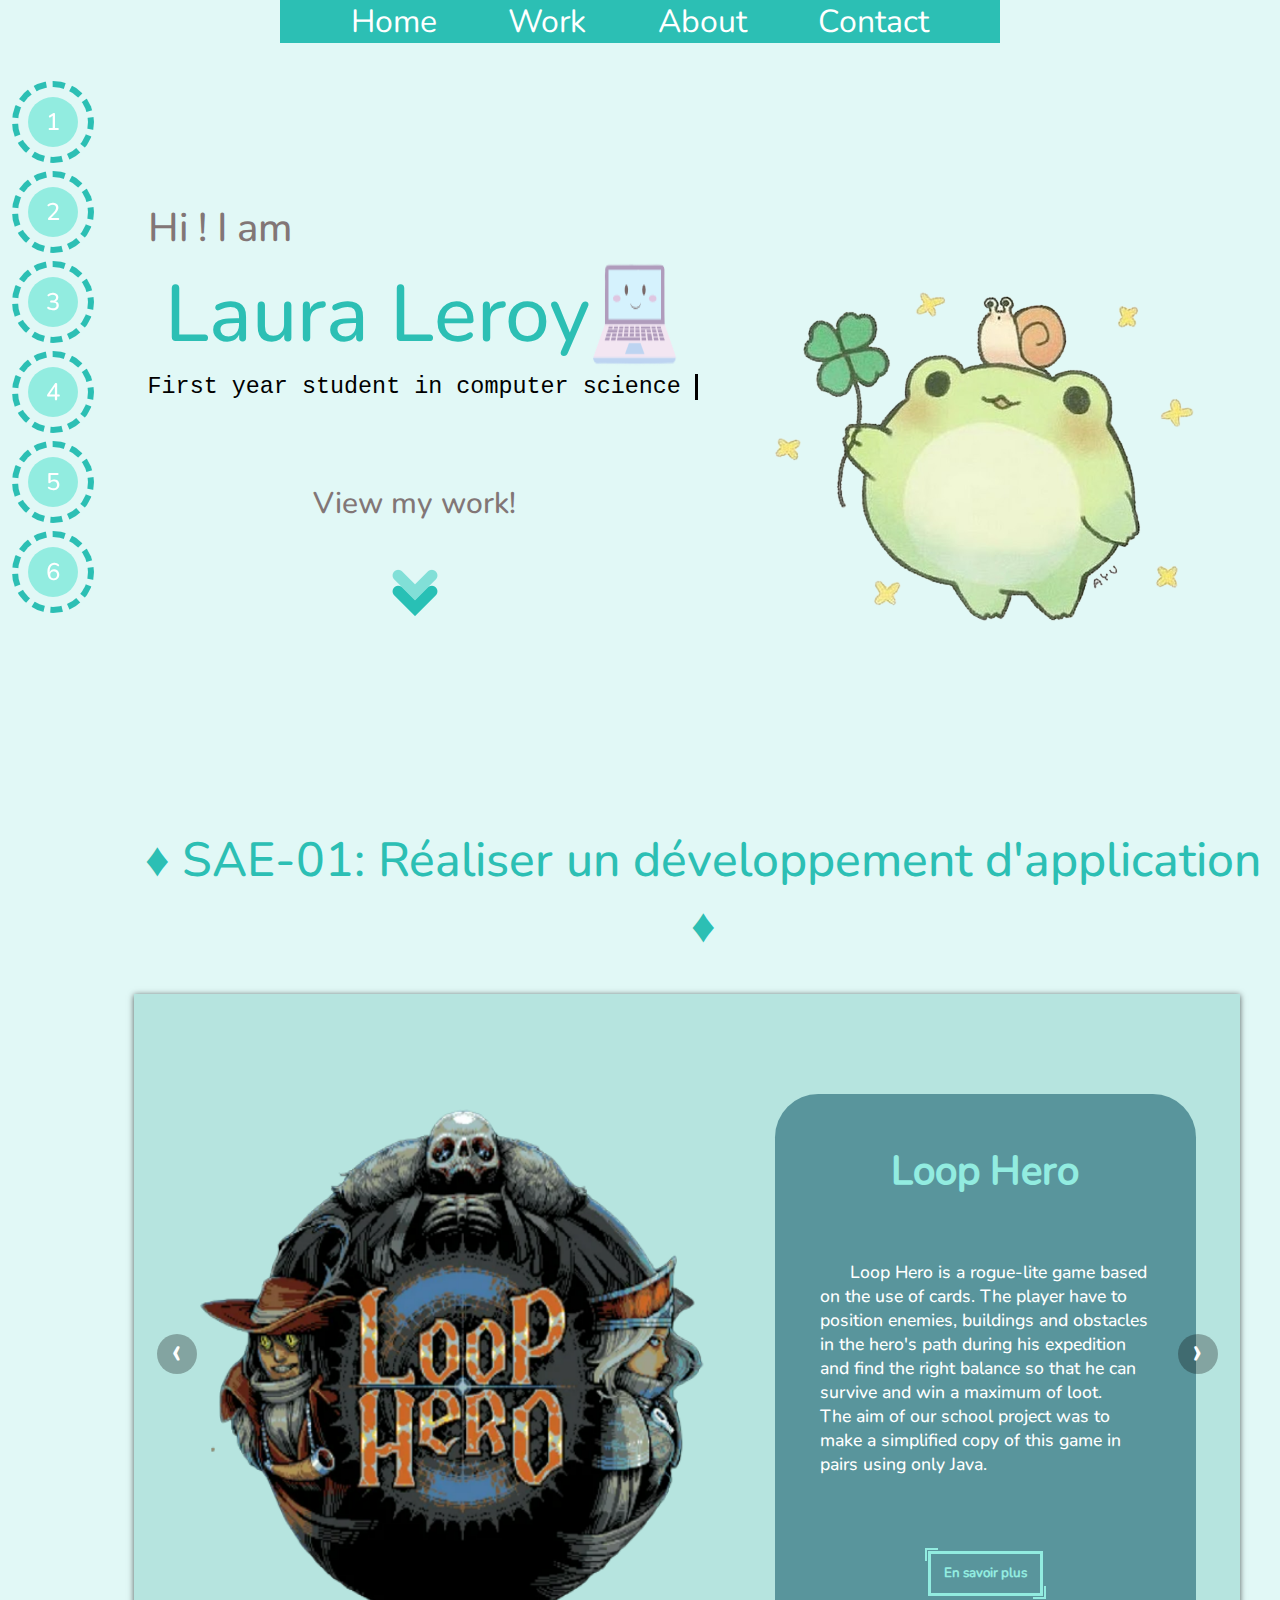
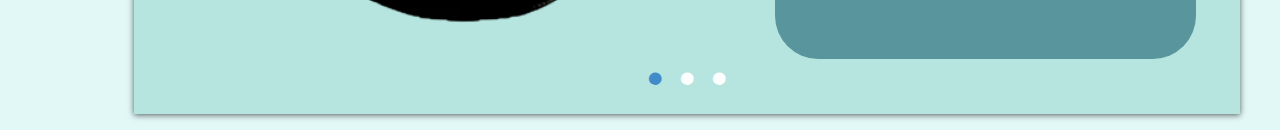
==== index.html @ 5e5ddc3c "Merge branch 'main' of https://github.com/Harulla/Portfolio" ====
<!DOCTYPE html>
<html lang="en">
<head>
    <meta charset="UTF-8">
    <meta http-equiv="X-UA-Compatible" content="IE=edge">
    <meta name="viewport" content="width=device-width, initial-scale=1.0">
    <link rel="stylesheet" href="style.css">
    <title>Portfolio</title>
</head>
<body>
    
      
    <div class = "header">
        <div class = "headerElem"><a href="#">Home</a></div>
        <div class = "headerElem"><a href="#">Work</a></div>
        <div class = "headerElem"><a href="#">About</a></div>
        <div class = "headerElem"><a href="#">Contact</a></div>
    </div>

    <div class="ring">
        <ul>
            <a href="#one"><li><div>1</div></li></a>
          <li><div>2</div></li>
          <li><div>3</div></li>
          <li><div>4</div></li>
          <li><div>5</div></li>
          <li><div>6</div></li>
        </ul>
      </div>
    
    <div class="home-container">
        <div class="home-info_container">
            <div class = "sub-title">Hi ! I am</div>
            <div class="title">Laura Leroy  <img style="width: auto; height: auto;"  src="ordi.png"> </div>
            
            <div class="typing-demo">
                First year student in computer science 
            </div>
            
            <div style = "padding-left: 30%;padding-top: 15%; font-size: 30px;" class = "sub-title">View my work!</div>
            <a href="#one" class="scroll-down-link scroll-down-arrow" data-iconfont="ETmodules" data-icon></a> 
        </div>
        <img style="padding-right: 0;" src="frog-removebg-preview.png">
    </div> 

    <div id = "one" class="container">
        <div class = "section-title">♦ SAE-01: Réaliser un développement d'application ♦</div>
        <div class="carousel">
            <div class="carousel-inner">
                <input class="carousel-open" type="radio" id="carousel-1" name="carousel" aria-hidden="true" hidden="" checked="checked">
                <div class="carousel-item">
                    <img src="LoopHeroLogo.png">
                    <div class="textzone">
                        <h2 >Loop Hero</h2>
                        <p> &nbsp &nbsp &nbsp Loop Hero is a rogue-lite game based on the use of cards. The player have to position enemies, buildings and obstacles in the hero's path during his expedition and find the right balance so that he can survive and win a maximum of loot.
                            <br>
                            The aim of our school project was to make a simplified copy of this game in pairs using only Java.
                        </p>
                        <a href="nav.html">
                            <div class="panel green">
                            <button>En savoir plus</button>
                            </div>
                        </a>
                    </div>
                </div>
                <input class="carousel-open" type="radio" id="carousel-2" name="carousel" aria-hidden="true" hidden="">
                <div class="carousel-item">
                    <img e src="LogoEcoScan.png">
                    <div class="textzone">
                        <h2 style="font-size: 40px ; text-align:center; color: var(--main-color); margin: 0;">Eco Scan</h2>
                        <p>  
                            &nbsp &nbsp &nbsp As part of our human machine interface course, we have conceptualized an application in pairs from a given context : <b>ecology</b>.
                            <br>
                            EcoScan is based on a simple principle, offering users a scanner allowing them, by scanning a product, to obtain information related to its ecological impact, its origin, and more. As well as possible alternatives to this product.
                            In addition, the application offers lessons and tips to allow everyone to become aware and learn more about ecology. 
                        </p>
                        <a href="nav.html">
                            <div class="panel pink">
                            <button>En savoir plus</button>
                            </div>
                        </a>
                    </div>
                </div>
                <input class="carousel-open" type="radio" id="carousel-3" name="carousel" aria-hidden="true" hidden="">
                <div class="carousel-item">
                    <img src="http://fakeimg.pl/2000x800/F90/fff/?text=Carousel">
                </div>
                <!--PERMET D'AFFICHER LES CONTROLES ET BOUTONS DE NAVIGATION-->
                <label for="carousel-3" class="carousel-control prev control-1">‹</label>
                <label for="carousel-2" class="carousel-control next control-1">›</label>
                <label for="carousel-1" class="carousel-control prev control-2">‹</label>
                <label for="carousel-3" class="carousel-control next control-2">›</label>
                <label for="carousel-2" class="carousel-control prev control-3">‹</label>
                <label for="carousel-1" class="carousel-control next control-3">›</label>
                <!--bouton de navigation en bas-->
                <ol class="carousel-indicators">
                    <li>
                        <label for="carousel-1" class="carousel-bullet">•</label>
                    </li>
                    <li>
                        <label for="carousel-2" class="carousel-bullet">•</label>
                    </li>
                    <li>
                        <label for="carousel-3" class="carousel-bullet">•</label>
                    </li>
                </ol>
            </div>
        </div>
    </div>
    
</body>
</html>
---- style.css ----
:root {
    background: #E1F8F6;
    --main-color: #2CBFB4;
    --text-color:#827676;
    --pane-padding: 5px 42px;
    --main-font:  Nunito;
    scroll-behavior: smooth;
}

@font-face{ 
    font-family: "Nunito";
    src: url(font/static/Nunito-Medium.ttf)
}

@font-face{ 
    font-family: "NunitoRegular";
    src: url(font/static/Nunito-Regular.ttf)
}





body{
    margin-top: 0;
    font-family: var(--main-font)
}

p{
    font-family: Nunito;
    color: var(--text-color);
}

h2{
    padding: 0 0 0 0 ;
    margin: 0 0 0 0;
}

.home-container{
    width:100%;
    height: auto;
    padding-top: 15vh;
    display: flex;
    flex-direction: row;
    justify-content:space-evenly;
    z-index: 0;
    padding-bottom: 11vh;
}


.home-info_container{
    padding-top: 50px;
    position: relative;
    margin-left: 100px;
    padding:5px;
    width:auto;
    display: inline-block;
    flex-direction: column;
    justify-content:space-around;
    flex-wrap: wrap;
}

.container{
    height: 100vh;
    padding-left: 10%;
    padding-top: 3vh;
}

.header{
    width:80vh;
    display:flex;
    justify-content: space-evenly;
    background-color: var(--main-color);
    position:relative;
    margin: 0 auto;
    font-family: NunitoRegular;
    font-size:2rem;
    margin-bottom:2vh;
    z-index:1000;
}

.header a{
    text-decoration: none;
    color: white
}

.header a:hover{
    text-decoration: underline;
    color: white
}


.textzone{
    background-color: rgb(89, 149, 156);
    font-size: 0.9rem;
    border-radius: 3em;
    margin-top: 5%;
    margin-bottom: 5%;
    padding: 5px 45px 5px 45px;
    width:auto;
    max-width: 30%;
    height: auto;
    display: flex;
    flex-direction: column;
    flex-wrap: wrap;
    justify-content: space-evenly;
    box-shadow: 20px;
}

.textzone p{
    color: white;
    font-size: 1.1rem;
}

.textzone h2{
    font-size: 40px ;
    text-align:center;
    color: #92ece0;
    margin: 0;
}


.title {
    margin-top: 5px;
    margin-bottom: 5px;
    display: flex;
    padding:0;
    justify-content: center;
    position: relative;
    font-size: 5rem;
    color: var(--main-color)
}


.section-title {
    margin-top: 5px;
    margin-bottom: 5px;
    padding-bottom:1vh;
    font-size: 3rem;
    text-align: center;
    color: var(--main-color)
}

.title:hover::before {
    transform: scaleX(1);
    transform-origin: left;
}

.title::before {
    content: "";
    inset: 0;
    position: absolute;
    transform: scaleX(0);
    transform-origin: right;
    transition: transform 0.5s ease-in-out;
    z-index: -1;
    background: rgba(189, 230, 247, 0.788);
}

.sub-title{
    width :50%;
    font-size: 40px;
    color: var(--text-color)
}

.typing-demo {
    width: 39ch;
    animation: typing 3s steps(39), blink .5s step-end infinite alternate;
    white-space: nowrap;
    overflow: hidden;
    border-right: 3px solid;
    font-family: monospace;
    font-size: 1.80em;
}
  
@keyframes typing {
    from {
        width: 0
    }
}
    
@keyframes blink {
    50% {
        border-color: transparent
    }
}


.ring ul{
    z-index:1000;
    display:flex;
    flex-direction: column;
    position:fixed;
    padding:10px;
} 
.ring li {
	position: relative;
	float: left;
	width: 50px;
	height: 50px;
	border-radius: 50%;
    margin-bottom: 20px ;
	padding: 10px;
	list-style: none;
}
 
.ring li:hover {
	cursor: pointer;
}
 
.ring li:before {
	content: '';
	display: block;
	position: absolute;
	width: 100%;
	height: 100%;
	left: -6px;
	top: -6px;
	border-radius: 50%;
	border: 6px dashed var(--main-color);
}
 
.ring li > div {
	height: 100%;
	background: #92ece0;
	border-radius: 50%;
	text-align: center;
	line-height: 50px;
	font-size: 24px;
	color: rgb(255, 255, 255);
    
}
 
@-webkit-keyframes circle{
	0%{ transform:rotate(0deg); }
	100%{ transform:rotate(-360deg); }
}
 
.ring li:hover:before {
	-webkit-animation: circle 4s infinite linear;
}
 
.ring li:hover:before {
	border-color: #7393c4;
}
 
.ring li:active:before {
	border-color: rgb(29, 135, 143);
}
 
.ring li:hover > div {
	background: #385d96;
}
 
.ring li:active > div {
	background: #20978fbd;
}
 

@-webkit-keyframes fade_move_down {
    0%   { -webkit-transform:translate(0,-20px); opacity: 0;  }
    50%  { opacity: 1;  }
    100% { -webkit-transform:translate(0,20px); opacity: 0; }
  }
  @-moz-keyframes fade_move_down {
    0%   { -moz-transform:translate(0,-20px); opacity: 0;  }
    50%  { opacity: 1;  }
    100% { -moz-transform:translate(0,20px); opacity: 0; }
  }
  @keyframes fade_move_down {
    0%   { transform:translate(0,-20px); opacity: 0;  }
    50%  { opacity: 1;  }
    100% { transform:translate(0,20px); opacity: 0; }
  }
  
.scroll-down-arrow {/*Animation webkit importée*/

    /*Url de la flèche blanche*/
	background-image: url(down-arrow.png);
	background-repeat: no-repeat;/*Pour que l'image ne se répète pas vers la droite*/
}

.scroll-down-link {
	position: absolute; /*La classe background a été mise en Position relative pour que le absolute se base par rapport à celle-ci*/
	z-index: 100;
	cursor:pointer; /*Changer la nature du curseur en main qui pointe*/
	height: 100px;
	width: 150px;
	margin: 0px 0 0 -40px;
	left: 50%;
	bottom: 35px;
	-webkit-animation: fade_move_down 2s ease-in-out infinite;/*Animation webkit importée*/
	-moz-animation:    fade_move_down 2s ease-in-out infinite;
	animation:         fade_move_down 2s ease-in-out infinite;
}


/*CAROUSEL*/


.carousel {
    margin-right: 2rem;
    position: relative;
    box-shadow: 0px 1px 6px rgba(0, 0, 0, 0.64);
    margin-top: 26px;
}

.carousel-inner {
    position: relative;
    overflow: hidden;
    width: 100%;
}

.carousel-open:checked + .carousel-item {
    position: relative;
    opacity: 100;
}

.carousel-item {
    position: absolute;
    width: 100%;
    height:75vh;
    padding-top: 5vh;
    background-color:#b6e4df;
    opacity: 0;
    -webkit-transition: opacity 0.6s ease-out;
    transition: opacity 0.6s ease-out;
    display: flex;
    flex-direction: row;
    flex-wrap: nowrap;
    justify-content:space-evenly;
    
}

.carousel-item img {
    display: block;
    height: auto;
    width: auto;
    max-width: 50%;
    max-height: 90%;
}

.carousel-control {
    background: rgba(0, 0, 0, 0.28);
    border-radius: 50%;
    color: #fff;
    cursor: pointer;
    display: none;
    font-size: 40px;
    height: 40px;
    line-height: 35px;
    position: absolute;
    top: 50%;
    -webkit-transform: translate(0, -50%);
    cursor: pointer;
    -ms-transform: translate(0, -50%);
    transform: translate(0, -50%);
    text-align: center;
    width: 40px;
    z-index: 10;
}

.carousel-control.prev {
    left: 2%;
}

.carousel-control.next {
    right: 2%;
}

.carousel-control:hover {
    background: rgba(0, 0, 0, 0.8);
    color: #aaaaaa;
}

#carousel-1:checked ~ .control-1,
#carousel-2:checked ~ .control-2,
#carousel-3:checked ~ .control-3 {
    display: block;
}

.carousel-indicators {
    list-style: none;
    margin: 0;
    padding: 0;
    position: absolute;
    bottom: 2%;
    left: 0;
    right: 0;
    text-align: center;
    z-index: 10;
}

.carousel-indicators li {
    display: inline-block;
    margin: 0 5px;
}

.carousel-bullet {
    color: #fff;
    cursor: pointer;
    display: block;
    font-size: 35px;
}

.carousel-bullet:hover {
    color: #aaaaaa;
}

#carousel-1:checked ~ .control-1 ~ .carousel-indicators li:nth-child(1) .carousel-bullet,
#carousel-2:checked ~ .control-2 ~ .carousel-indicators li:nth-child(2) .carousel-bullet,
#carousel-3:checked ~ .control-3 ~ .carousel-indicators li:nth-child(3) .carousel-bullet {
    color: #428bca;
}




button {
    background:transparent;
    color: #92ece0;
    border-color:#92ece0;
    border-width:3px;
    border-style: solid;
    position:relative;
    margin:1em;
    display:inline-block;
    padding:0.8em 1em;
    transition:all 0.3s ease-in-out;text-align:center;
    font-family:var(--main-font);
    font-weight:bolder;
    cursor: pointer;
}

button:before, button:after {
    content:'';
    display:block;
    position:absolute;
    border-color:#454545;
    box-sizing:border-box;
    border-style:solid;
    width:1em;
    height:1em;
    transition:all 0.3s ease-in-out
}

button:before {
    top:-6px;
    left:-6px;
    border-width:2px 0 0 2px;
    z-index:5;
}

button:after {
    bottom:-6px;
    right:-6px;
    border-width:0 2px 2px 0;
}

button:hover:before, button:hover:after {
    width:calc(100% + 12px);
    height:calc(100% + 12px);border-color:#fff
}
button:hover {
    color:#353535;
    background-color:#fff;
    border-color:#fff
}

.panel {
    max-width:960px;
    text-align:center;
    position:relative;
    margin:auto;
}


.green button:before, .green button:after  {border-color:#92ece0}
.green button:hover:before, .pink button:hover:after {border-color:#92ece0;}
.green button:hover {color:rgb(89, 149, 156);background-color:#92ece0;border-color:#92ece0;}
.green .panel {max-width:960px;text-align:center;position:relative;margin:auto;}
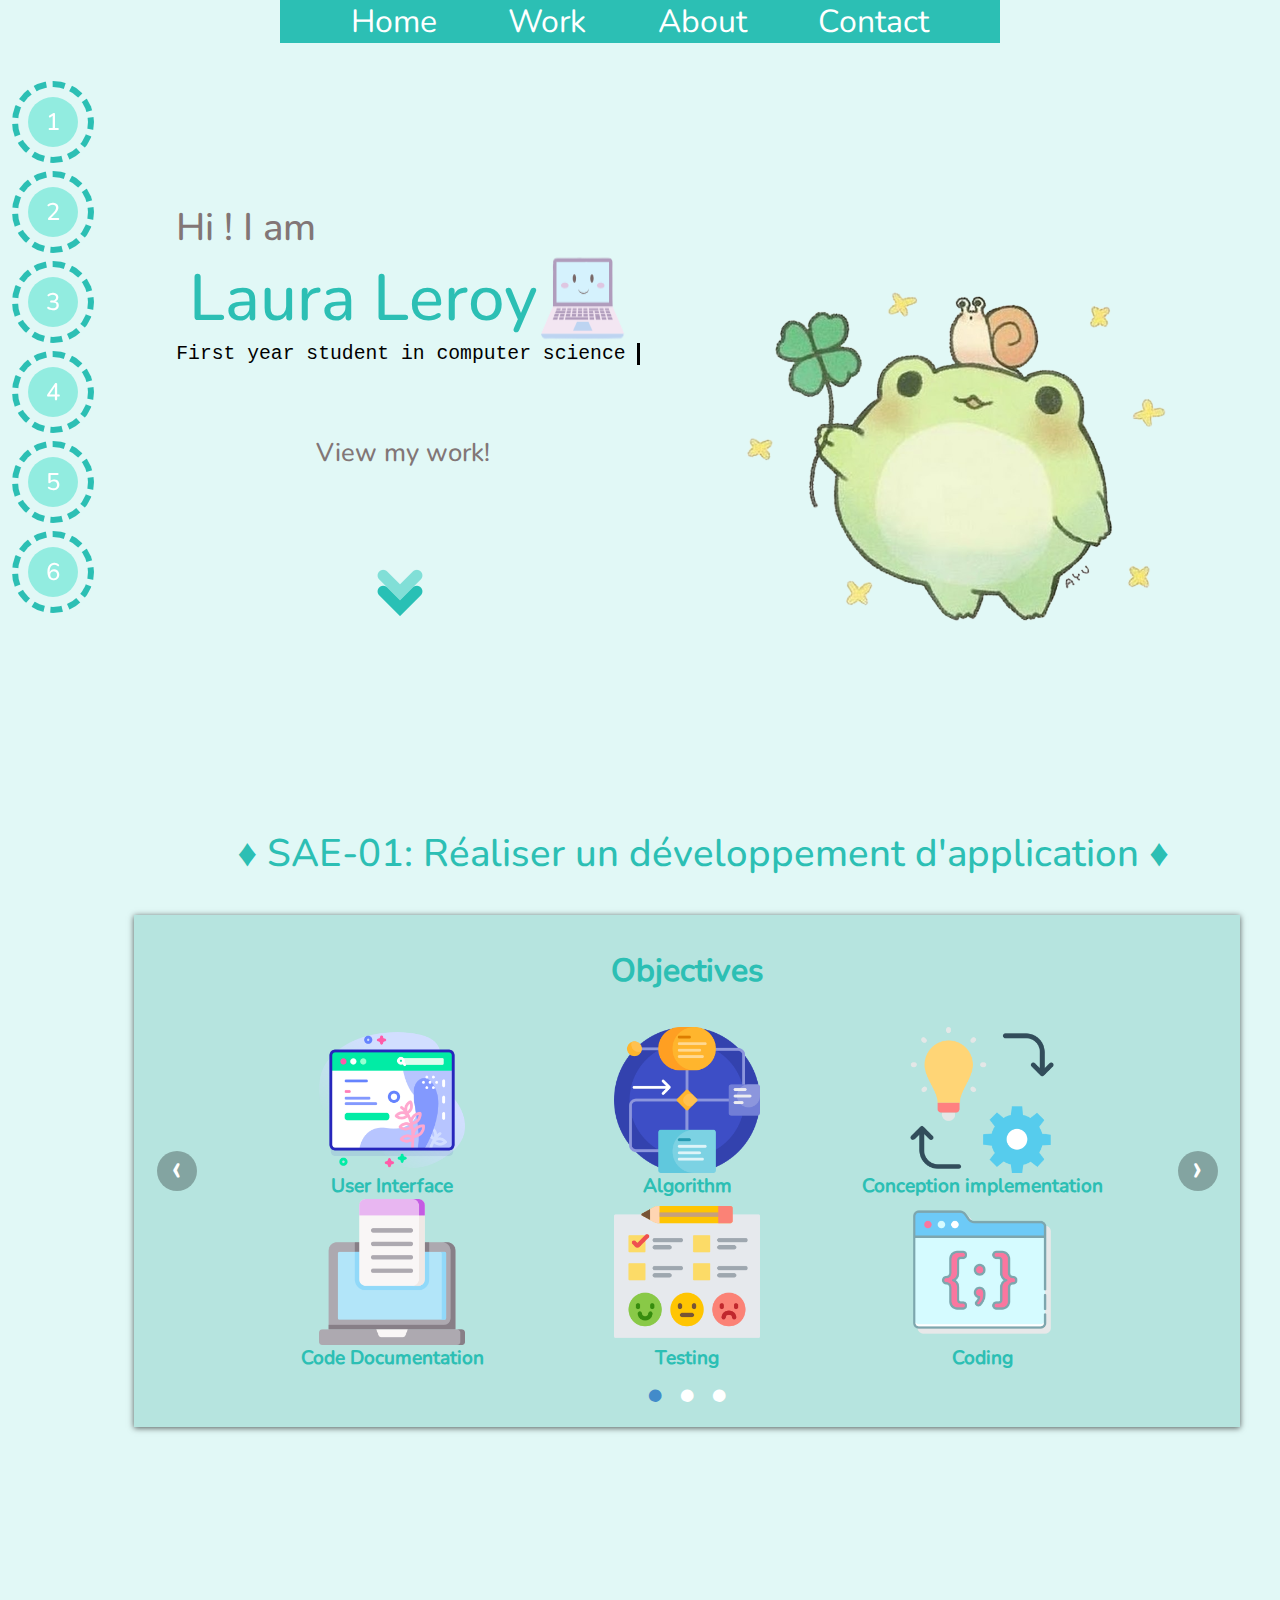
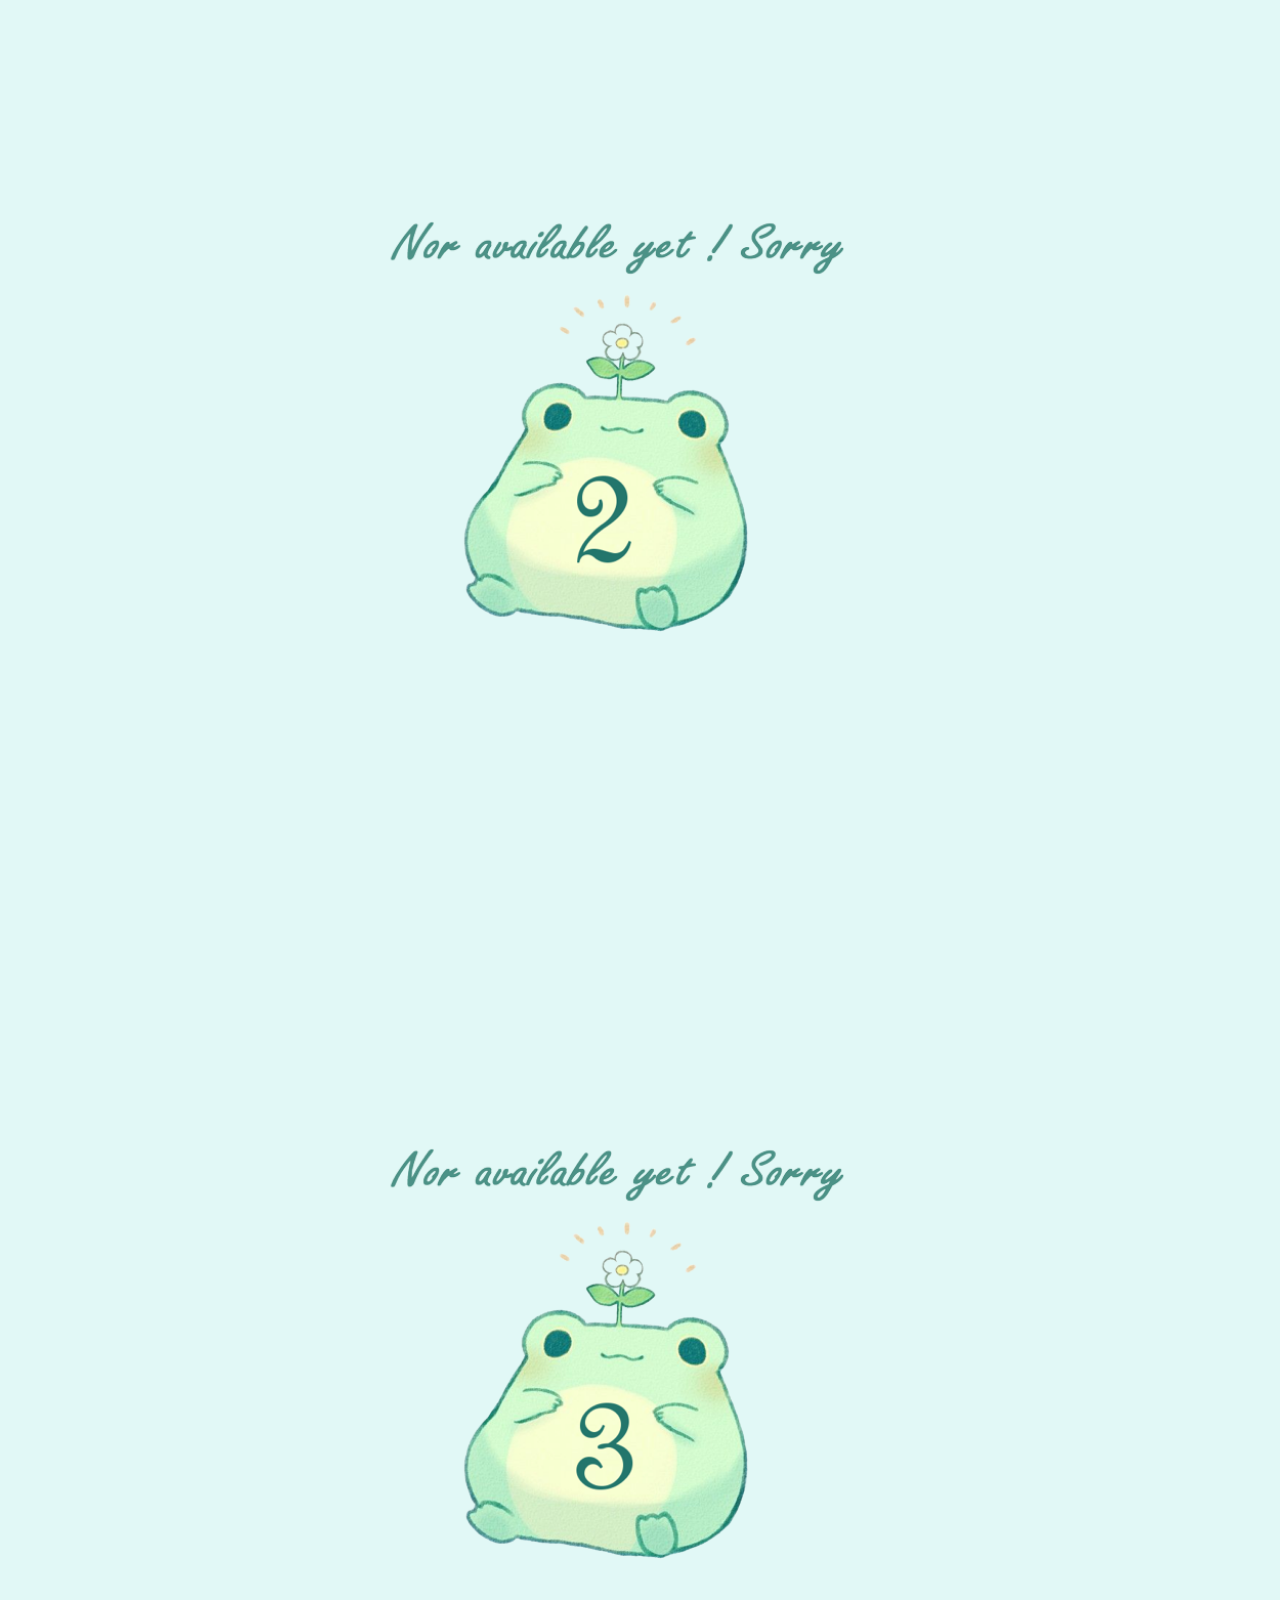
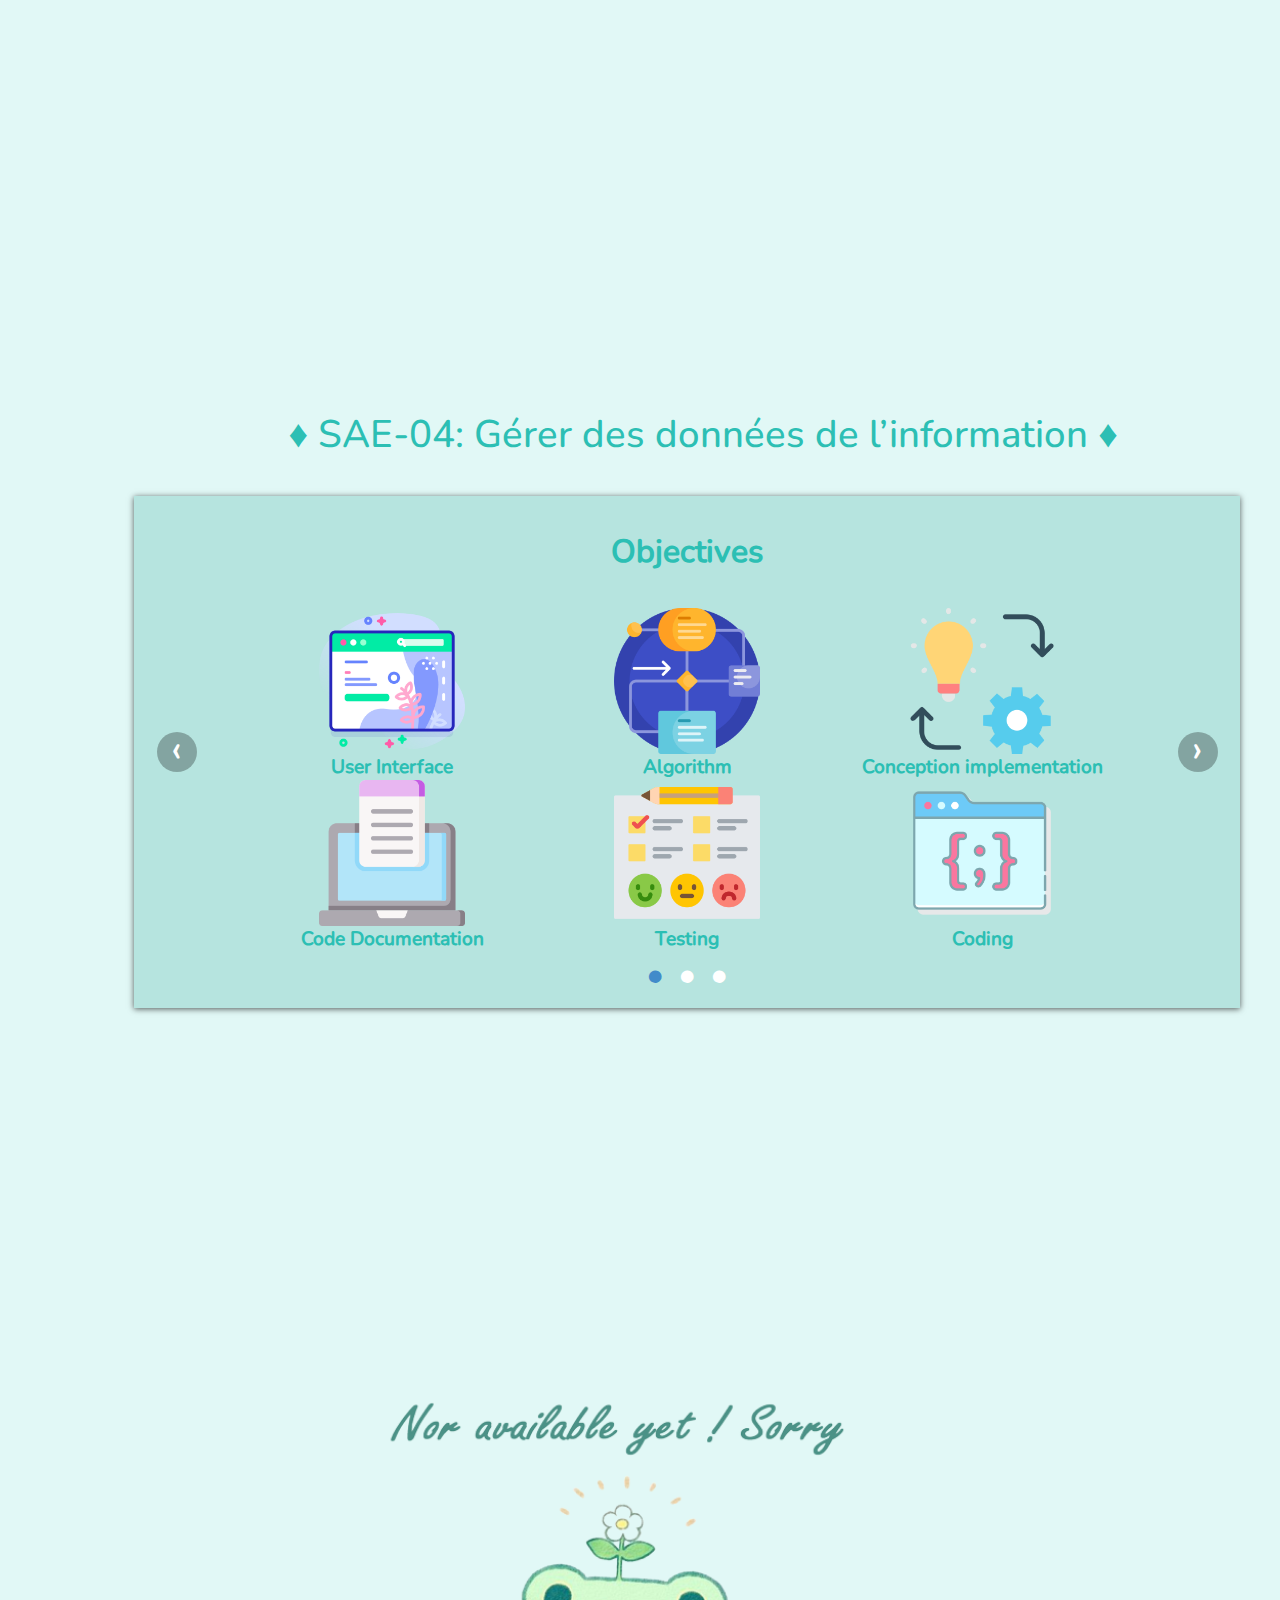
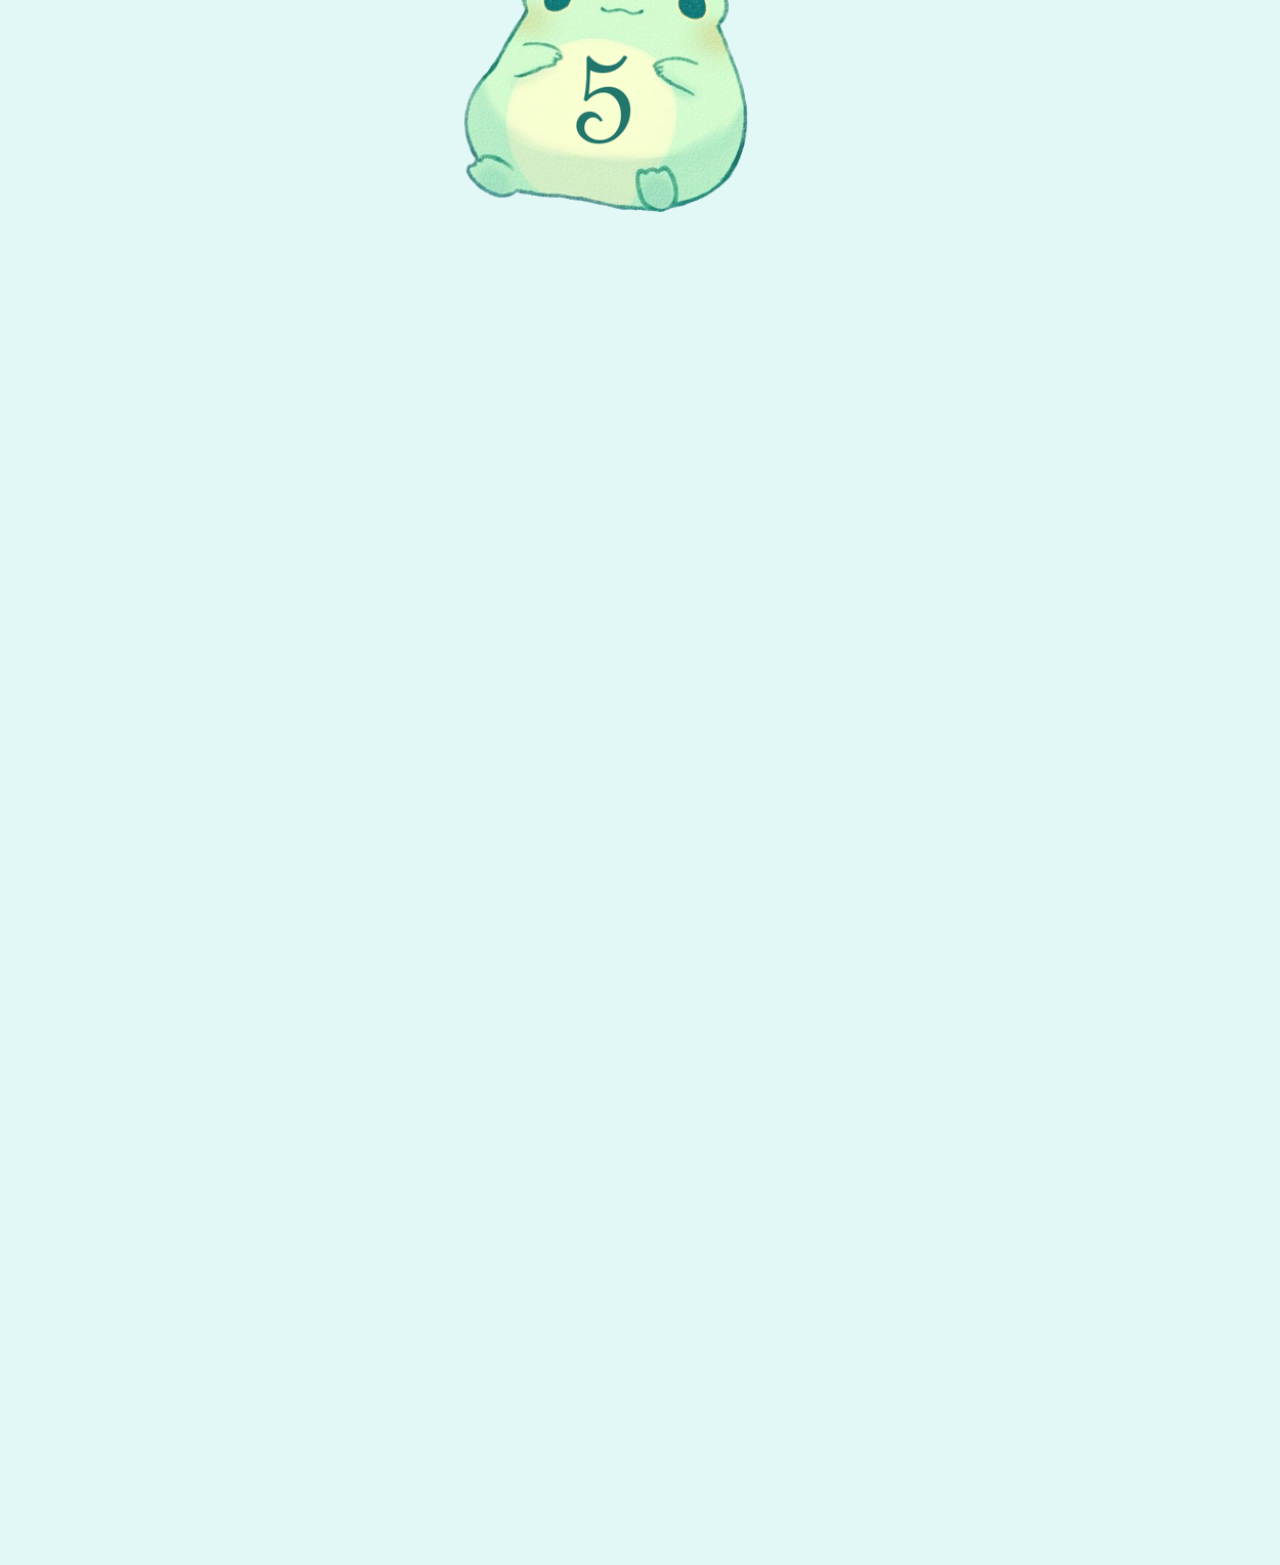
==== commit 3585bea2: "modif index" ====
--- a/index.html
+++ b/index.html
@@ -20,11 +20,11 @@
     <div class="ring">
         <ul>
             <a href="#one"><li><div>1</div></li></a>
-          <li><div>2</div></li>
-          <li><div>3</div></li>
-          <li><div>4</div></li>
-          <li><div>5</div></li>
-          <li><div>6</div></li>
+            <a href="#two"><li><div>2</div></li></a>
+            <a href="#three"><li><div>3</div></li></a>
+            <a href="#four"><li><div>4</div></li></a>
+            <a href="#five"><li><div>5</div></li></a>
+            <a href="#six"><li><div>6</div></li></a>
         </ul>
       </div>
     
@@ -37,7 +37,7 @@
                 First year student in computer science 
             </div>
             
-            <div style = "padding-left: 30%;padding-top: 15%; font-size: 30px;" class = "sub-title">View my work!</div>
+            <div style = "padding-left: 30%;padding-top: 15%; font-size: 2vw;" class = "sub-title">View my work!</div>
             <a href="#one" class="scroll-down-link scroll-down-arrow" data-iconfont="ETmodules" data-icon></a> 
         </div>
         <img style="padding-right: 0;" src="frog-removebg-preview.png">
@@ -48,34 +48,33 @@
         <div class="carousel">
             <div class="carousel-inner">
                 <input class="carousel-open" type="radio" id="carousel-1" name="carousel" aria-hidden="true" hidden="" checked="checked">
-                <div class="carousel-item">
-                    <img src="LoopHeroLogo.png">
-                    <div class="textzone">
-                        <h2 >Loop Hero</h2>
-                        <p> &nbsp &nbsp &nbsp Loop Hero is a rogue-lite game based on the use of cards. The player have to position enemies, buildings and obstacles in the hero's path during his expedition and find the right balance so that he can survive and win a maximum of loot.
-                            <br>
-                            The aim of our school project was to make a simplified copy of this game in pairs using only Java.
-                        </p>
-                        <a href="nav.html">
-                            <div class="panel green">
-                            <button>En savoir plus</button>
-                            </div>
-                        </a>
-                    </div>
-                </div>
+
+                <div style="flex-direction: column; padding: 0;" class="carousel-item ">
+                    <h1 style="color:var(--main-color); font-size: 2.5vw ; text-align: center; margin: 0 0 0 0 ;">Objectives</h2>
+                        <div class="icon-container">
+                            <div class = "icon-box"><img src="userInterface.png"><h2>User Interface</h2></div>
+                            <div class = "icon-box"> <img src="algorithm.png"><h2>Algorithm</h2></div>
+                            <div class = "icon-box"><img src="implement.png"><h2>Conception implementation</h2></div>
+                            <div class = "icon-box"><img src="document.png"><h2>Code Documentation</h2></div>
+                            <div class = "icon-box"><img src="userTest.png"><h2>Testing</h2></div>
+                            <div class = "icon-box"><img src="java.png"><h2>Coding</h2></div>
+                        </div>
+                </div>
+                
+               
                 <input class="carousel-open" type="radio" id="carousel-2" name="carousel" aria-hidden="true" hidden="">
                 <div class="carousel-item">
                     <img e src="LogoEcoScan.png">
                     <div class="textzone">
-                        <h2 style="font-size: 40px ; text-align:center; color: var(--main-color); margin: 0;">Eco Scan</h2>
+                        <h2>Eco Scan</h2>
                         <p>  
                             &nbsp &nbsp &nbsp As part of our human machine interface course, we have conceptualized an application in pairs from a given context : <b>ecology</b>.
                             <br>
                             EcoScan is based on a simple principle, offering users a scanner allowing them, by scanning a product, to obtain information related to its ecological impact, its origin, and more. As well as possible alternatives to this product.
                             In addition, the application offers lessons and tips to allow everyone to become aware and learn more about ecology. 
                         </p>
-                        <a href="nav.html">
-                            <div class="panel pink">
+                        <a href="EcoScan.html">
+                            <div class="panel green">
                             <button>En savoir plus</button>
                             </div>
                         </a>
@@ -83,7 +82,19 @@
                 </div>
                 <input class="carousel-open" type="radio" id="carousel-3" name="carousel" aria-hidden="true" hidden="">
                 <div class="carousel-item">
-                    <img src="http://fakeimg.pl/2000x800/F90/fff/?text=Carousel">
+                    <img src="LoopHeroLogo.png">
+                    <div class="textzone">
+                        <h2 >Loop Hero</h2>
+                        <p> &nbsp &nbsp &nbsp Loop Hero is a rogue-lite game based on the use of cards. The player have to position enemies, buildings and obstacles in the hero's path during his expedition and find the right balance so that he can survive and win a maximum of loot.
+                            <br>
+                            The aim of our school project was to make a simplified copy of this game in pairs using only Java.
+                        </p>
+                        <a href="LoopHero.html">
+                            <div class="panel green">
+                            <button>En savoir plus</button>
+                            </div>
+                        </a>
+                    </div>
                 </div>
                 <!--PERMET D'AFFICHER LES CONTROLES ET BOUTONS DE NAVIGATION-->
                 <label for="carousel-3" class="carousel-control prev control-1">‹</label>
@@ -107,6 +118,92 @@
             </div>
         </div>
     </div>
-    
+
+
+    <div id = "two" class="container"><img style="margin: 5% 20% 10% 20%; width: 40vw; height:auto"src="frog2.png"></div>
+    <div id = "three" class="container"><img style="margin: 5% 20% 10% 20%; width: 40vw; height:auto"src="frog3.png"></div>
+    
+    <!--SECOND PART-->
+
+
+    <div id = "four" class="container">
+        <div class = "section-title">♦ SAE-04: Gérer des données de l’information ♦</div>
+        <div class="carousel4">
+            <div class="carousel4-inner">
+                <input class="carousel4-open" type="radio" id="carousel4-1" name="carousel4" aria-hidden="true" hidden="" checked="checked">
+
+                <div style="flex-direction: column; padding: 0;" class="carousel4-item ">
+                    <h1 style="color:var(--main-color); font-size: 2.5vw ; text-align: center; margin: 0 0 0 0 ;">Objectives</h2>
+                        <div class="icon-container">
+                            <div class = "icon-box"><img src="userInterface.png"><h2>User Interface</h2></div>
+                            <div class = "icon-box"> <img src="algorithm.png"><h2>Algorithm</h2></div>
+                            <div class = "icon-box"><img src="implement.png"><h2>Conception implementation</h2></div>
+                            <div class = "icon-box"><img src="document.png"><h2>Code Documentation</h2></div>
+                            <div class = "icon-box"><img src="userTest.png"><h2>Testing</h2></div>
+                            <div class = "icon-box"><img src="java.png"><h2>Coding</h2></div>
+                        </div>
+                </div>
+                
+               
+                <input class="carousel4-open" type="radio" id="carousel4-2" name="carousel4" aria-hidden="true" hidden="">
+                <div class="carousel4-item">
+                    <img e src="LogoEcoScan.png">
+                    <div class="textzone">
+                        <h2>Eco Scan</h2>
+                        <p>  
+                            &nbsp &nbsp &nbsp As part of our human machine interface course, we have conceptualized an application in pairs from a given context : <b>ecology</b>.
+                            <br>
+                            EcoScan is based on a simple principle, offering users a scanner allowing them, by scanning a product, to obtain information related to its ecological impact, its origin, and more. As well as possible alternatives to this product.
+                            In addition, the application offers lessons and tips to allow everyone to become aware and learn more about ecology. 
+                        </p>
+                        <a href="EcoScan.html">
+                            <div class="panel green">
+                            <button>En savoir plus</button>
+                            </div>
+                        </a>
+                    </div>
+                </div>
+                <input class="carousel4-open" type="radio" id="carousel4-3" name="carousel4" aria-hidden="true" hidden="">
+                <div class="carousel4-item">
+                    <img src="LoopHeroLogo.png">
+                    <div class="textzone">
+                        <h2 >Loop Hero</h2>
+                        <p> &nbsp &nbsp &nbsp Loop Hero is a rogue-lite game based on the use of cards. The player have to position enemies, buildings and obstacles in the hero's path during his expedition and find the right balance so that he can survive and win a maximum of loot.
+                            <br>
+                            The aim of our school project was to make a simplified copy of this game in pairs using only Java.
+                        </p>
+                        <a href="LoopHero.html">
+                            <div class="panel green">
+                            <button>En savoir plus</button>
+                            </div>
+                        </a>
+                    </div>
+                </div>
+                <!--PERMET D'AFFICHER LES CONTROLES ET BOUTONS DE NAVIGATION-->
+                <label for="carousel4-3" class="carousel4-control prev control-1">‹</label>
+                <label for="carousel4-2" class="carousel4-control next control-1">›</label>
+                <label for="carousel4-1" class="carousel4-control prev control-2">‹</label>
+                <label for="carousel4-3" class="carousel4-control next control-2">›</label>
+                <label for="carousel4-2" class="carousel4-control prev control-3">‹</label>
+                <label for="carousel4-1" class="carousel4-control next control-3">›</label>
+                <!--bouton de navigation en bas-->
+                <ol class="carousel4-indicators">
+                    <li>
+                        <label for="carousel4-1" class="carousel4-bullet">•</label>
+                    </li>
+                    <li>
+                        <label for="carousel4-2" class="carousel4-bullet">•</label>
+                    </li>
+                    <li>
+                        <label for="carousel4-3" class="carousel4-bullet">•</label>
+                    </li>
+                </ol>
+            </div>
+        </div>
+    </div>
+    
+
+    <div id = "five" class="container"><img style="margin: 5% 20% 10% 20%; width: 40vw; height:auto"src="frog5.png"></div>
+    <div id = "six" class="container"></div>
 </body>
 </html>--- a/style.css
+++ b/style.css
@@ -64,6 +64,32 @@
     height: 100vh;
     padding-left: 10%;
     padding-top: 3vh;
+}
+
+.icon-container{
+    display: flex;
+    flex-direction: row;
+    flex-wrap: wrap;
+    justify-content: space-around;
+    padding: 0 10% 2% 10%;
+}
+
+.icon-box{
+    display: flex;
+    flex-direction: column;
+    width: 33%;
+    height: auto;
+
+}
+
+.icon-box img{
+    padding: 0 25% 0 25%;
+}
+.icon-box h2{
+    font-size: 1.5vw;
+    text-align:center;
+    color: var(--main-color);
+    margin: 0;
 }
 
 .header{
@@ -92,7 +118,7 @@
 
 .textzone{
     background-color: rgb(89, 149, 156);
-    font-size: 0.9rem;
+    font-size: 0.9em;
     border-radius: 3em;
     margin-top: 5%;
     margin-bottom: 5%;
@@ -109,11 +135,11 @@
 
 .textzone p{
     color: white;
-    font-size: 1.1rem;
+    font-size: 1.2vw;
 }
 
 .textzone h2{
-    font-size: 40px ;
+    font-size: 3vw ;
     text-align:center;
     color: #92ece0;
     margin: 0;
@@ -121,13 +147,12 @@
 
 
 .title {
-    margin-top: 5px;
-    margin-bottom: 5px;
     display: flex;
     padding:0;
+    margin: 0 5 0 5;
     justify-content: center;
     position: relative;
-    font-size: 5rem;
+    font-size: 5.1vw;
     color: var(--main-color)
 }
 
@@ -136,7 +161,7 @@
     margin-top: 5px;
     margin-bottom: 5px;
     padding-bottom:1vh;
-    font-size: 3rem;
+    font-size: 3vw;
     text-align: center;
     color: var(--main-color)
 }
@@ -159,7 +184,7 @@
 
 .sub-title{
     width :50%;
-    font-size: 40px;
+    font-size: 3vw;
     color: var(--text-color)
 }
 
@@ -170,7 +195,7 @@
     overflow: hidden;
     border-right: 3px solid;
     font-family: monospace;
-    font-size: 1.80em;
+    font-size: 1.54vw;
 }
   
 @keyframes typing {
@@ -319,8 +344,7 @@
 .carousel-item {
     position: absolute;
     width: 100%;
-    height:75vh;
-    padding-top: 5vh;
+    height:40vw;
     background-color:#b6e4df;
     opacity: 0;
     -webkit-transition: opacity 0.6s ease-out;
@@ -414,6 +438,121 @@
 }
 
 
+.carousel4 {
+    margin-right: 2rem;
+    position: relative;
+    box-shadow: 0px 1px 6px rgba(0, 0, 0, 0.64);
+    margin-top: 26px;
+}
+
+.carousel4-inner {
+    position: relative;
+    overflow: hidden;
+    width: 100%;
+}
+
+.carousel4-open:checked + .carousel4-item {
+    position: relative;
+    opacity: 100;
+}
+
+.carousel4-item {
+    position: absolute;
+    width: 100%;
+    height:40vw;
+    background-color:#b6e4df;
+    opacity: 0;
+    -webkit-transition: opacity 0.6s ease-out;
+    transition: opacity 0.6s ease-out;
+    display: flex;
+    flex-direction: row;
+    flex-wrap: nowrap;
+    justify-content:space-evenly;
+    
+}
+
+.carousel4-item img {
+    display: block;
+    height: auto;
+    width: auto;
+    max-width: 50%;
+    max-height: 90%;
+}
+
+.carousel4-control {
+    background: rgba(0, 0, 0, 0.28);
+    border-radius: 50%;
+    color: #fff;
+    cursor: pointer;
+    display: none;
+    font-size: 40px;
+    height: 40px;
+    line-height: 35px;
+    position: absolute;
+    top: 50%;
+    -webkit-transform: translate(0, -50%);
+    cursor: pointer;
+    -ms-transform: translate(0, -50%);
+    transform: translate(0, -50%);
+    text-align: center;
+    width: 40px;
+    z-index: 10;
+}
+
+.carousel4-control.prev {
+    left: 2%;
+}
+
+.carousel4-control.next {
+    right: 2%;
+}
+
+.carousel4-control:hover {
+    background: rgba(0, 0, 0, 0.8);
+    color: #aaaaaa;
+}
+
+#carousel4-1:checked ~ .control-1,
+#carousel4-2:checked ~ .control-2,
+#carousel4-3:checked ~ .control-3 {
+    display: block;
+}
+
+.carousel4-indicators {
+    list-style: none;
+    margin: 0;
+    padding: 0;
+    position: absolute;
+    bottom: 2%;
+    left: 0;
+    right: 0;
+    text-align: center;
+    z-index: 10;
+}
+
+.carousel4-indicators li {
+    display: inline-block;
+    margin: 0 5px;
+}
+
+.carousel4-bullet {
+    color: #fff;
+    cursor: pointer;
+    display: block;
+    font-size: 35px;
+}
+
+.carousel4-bullet:hover {
+    color: #aaaaaa;
+}
+
+#carousel4-1:checked ~ .control-1 ~ .carousel4-indicators li:nth-child(1) .carousel4-bullet,
+#carousel4-2:checked ~ .control-2 ~ .carousel4-indicators li:nth-child(2) .carousel4-bullet,
+#carousel4-3:checked ~ .control-3 ~ .carousel4-indicators li:nth-child(3) .carousel4-bullet {
+    color: #428bca;
+}
+
+
 
 
 button {
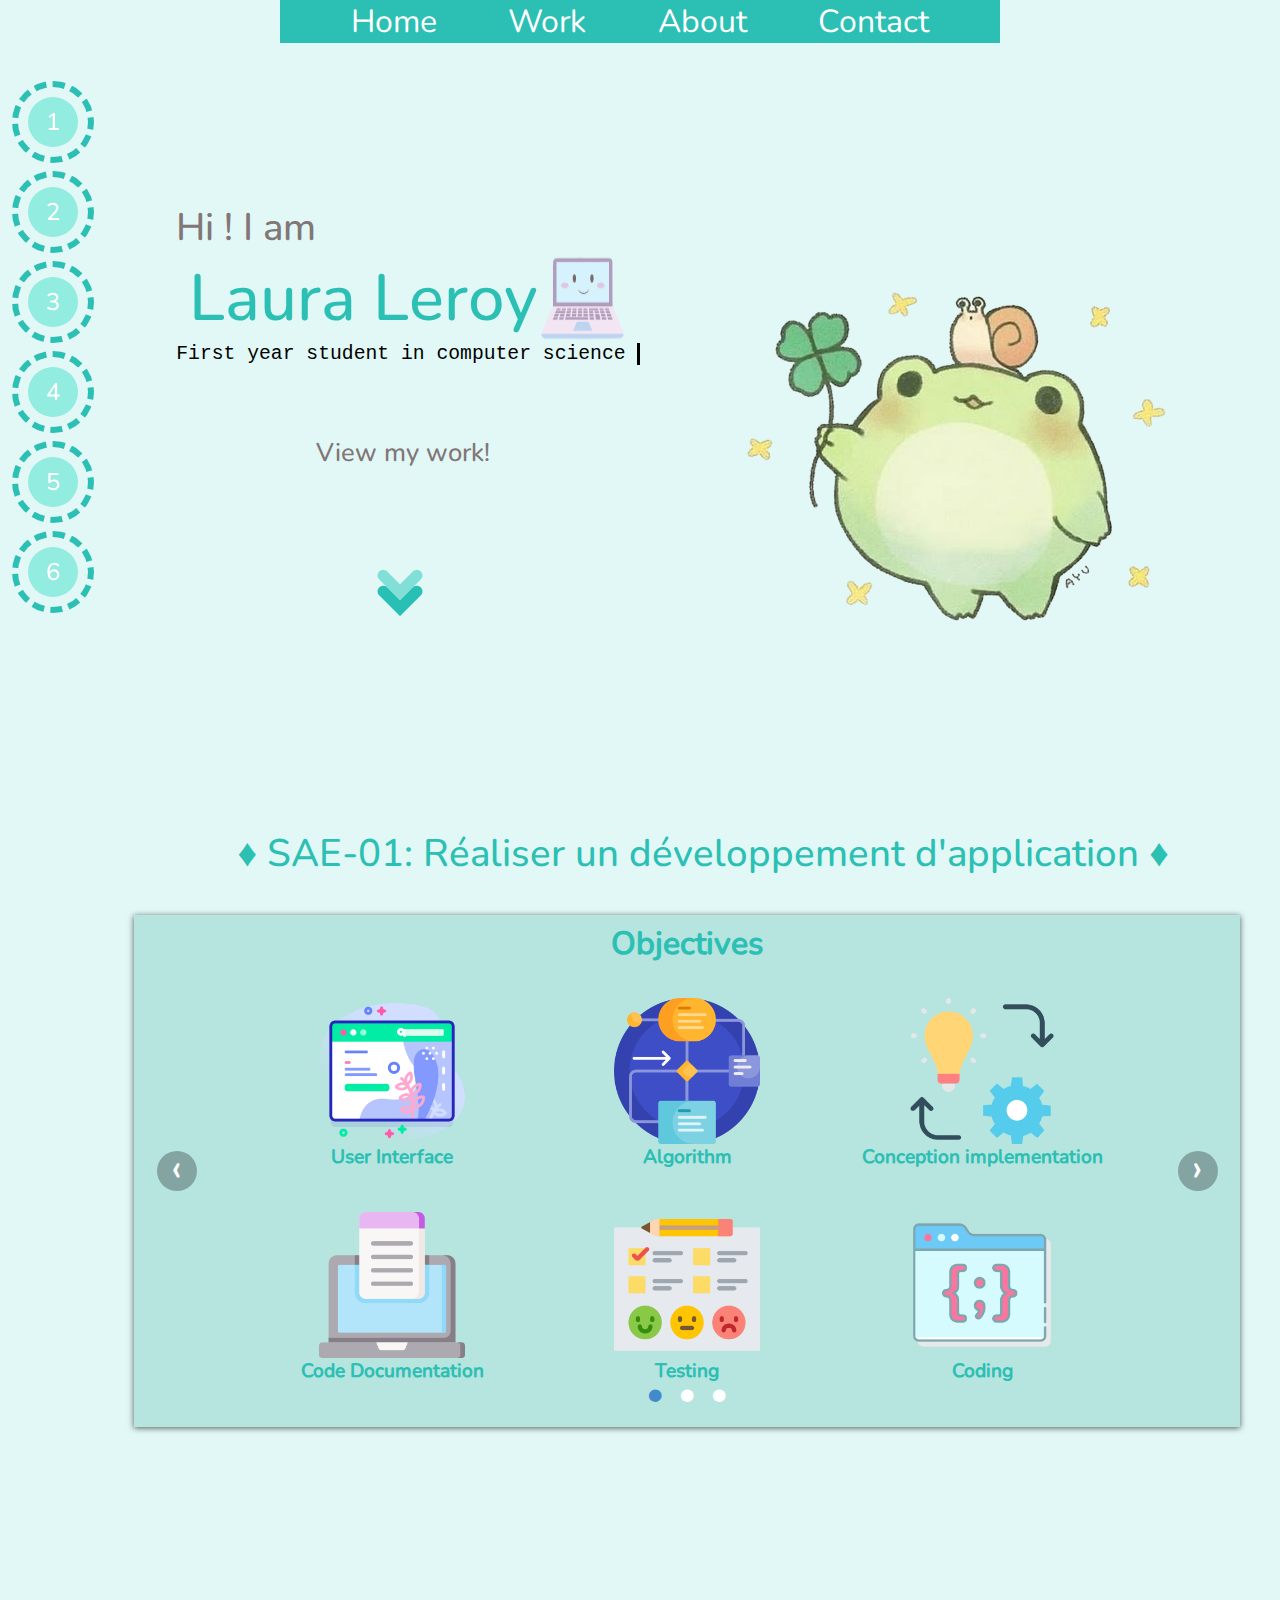
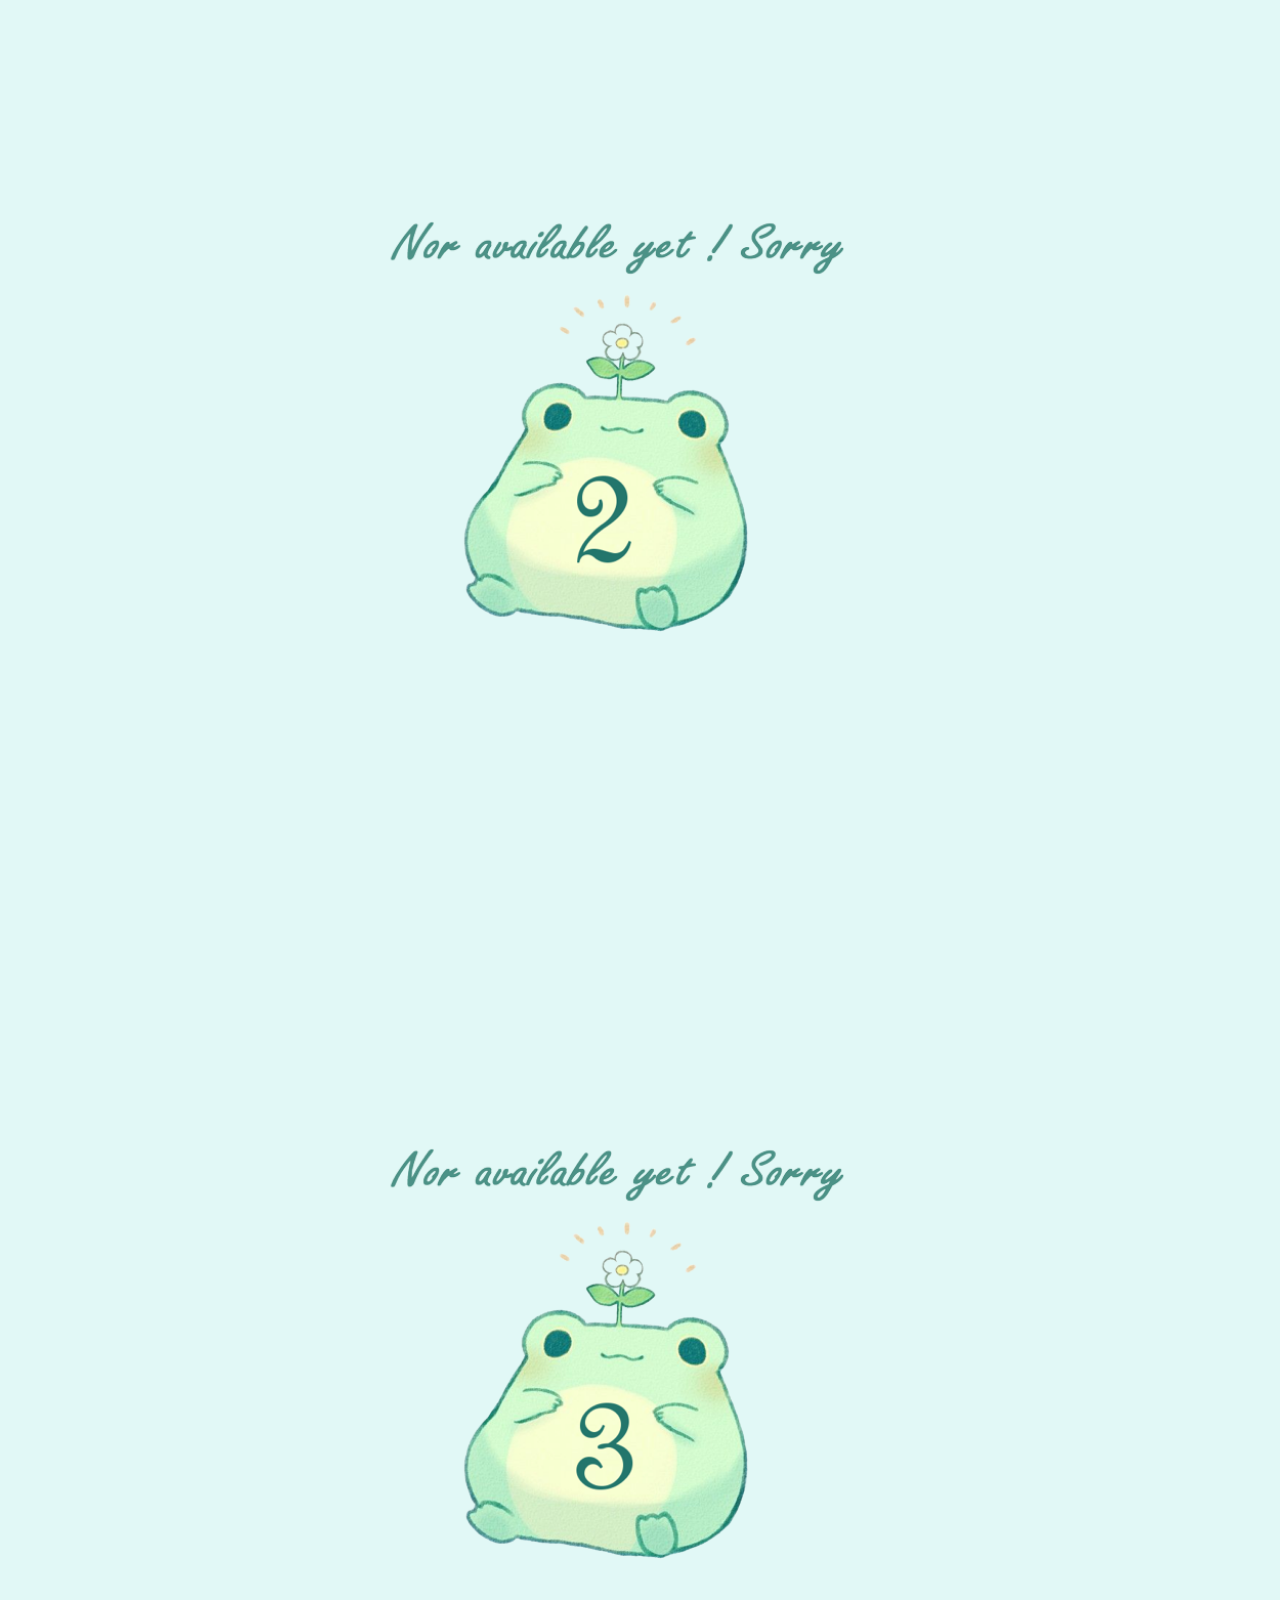
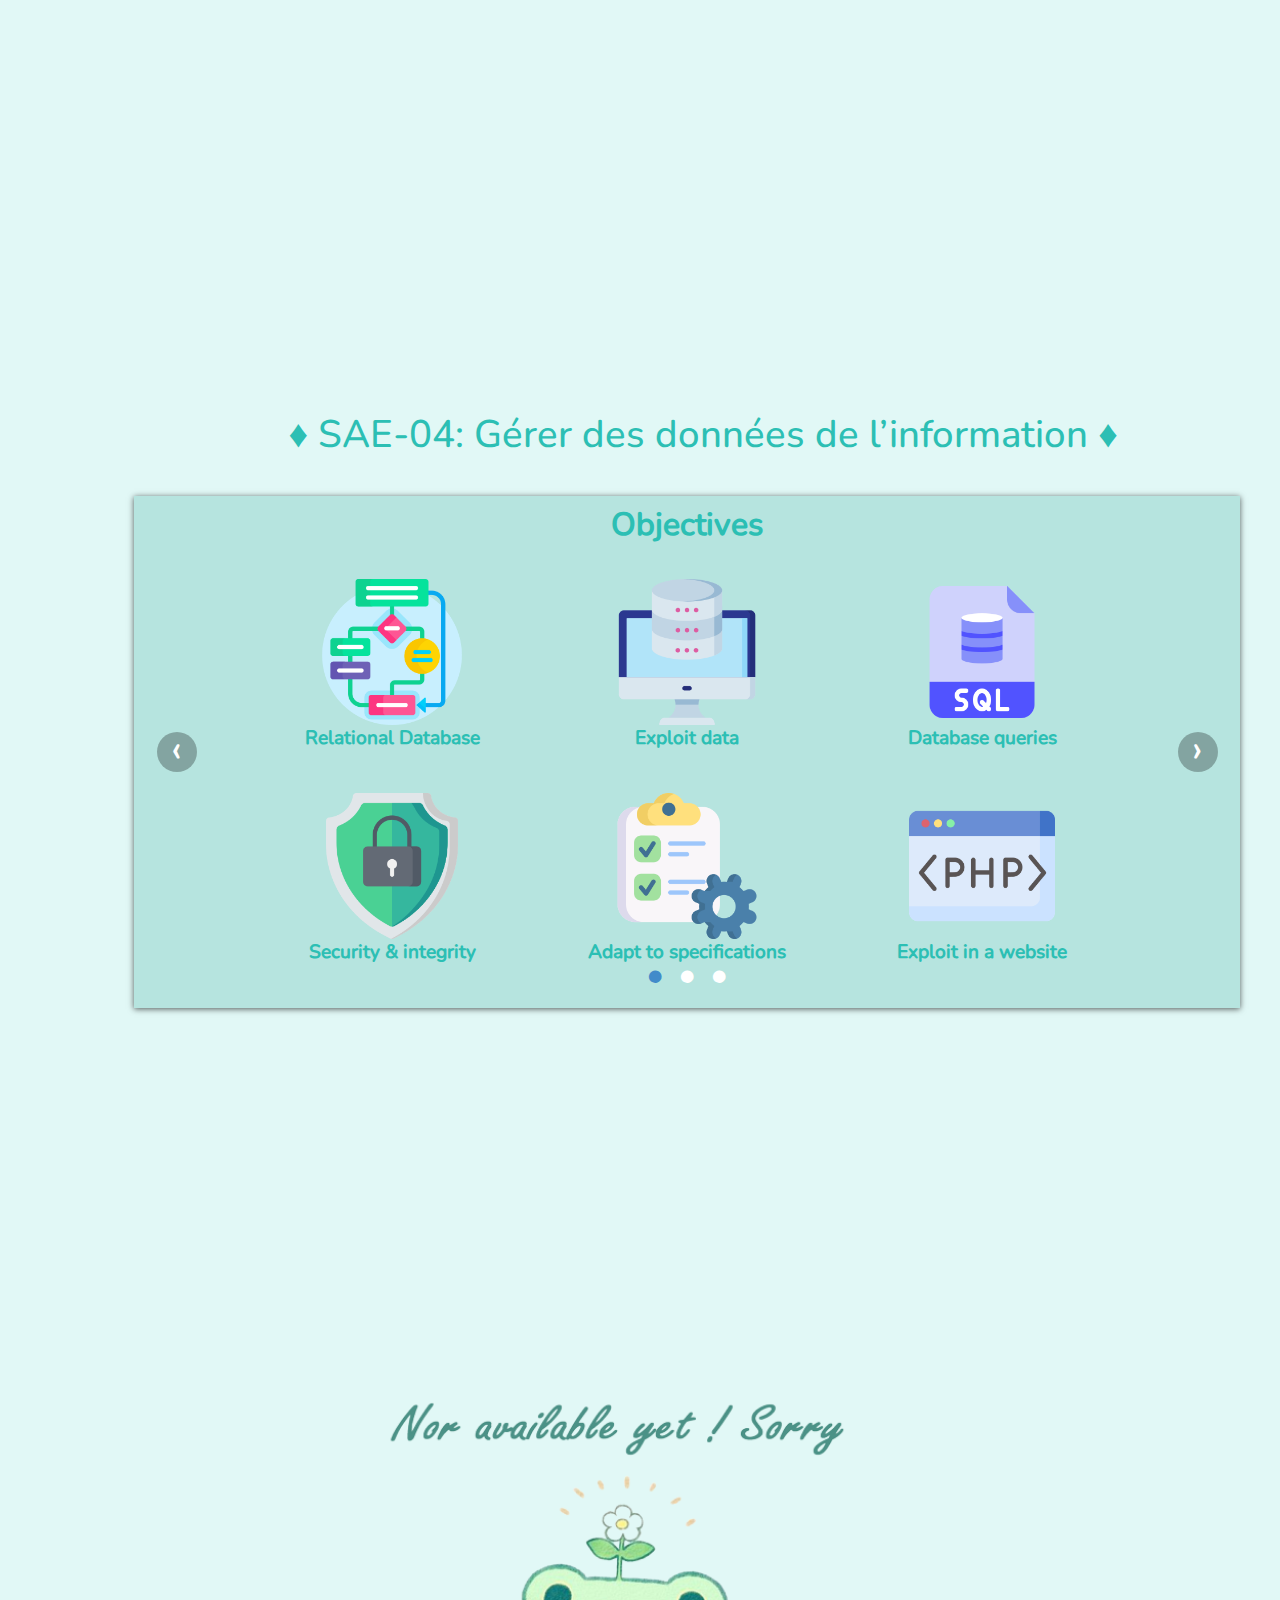
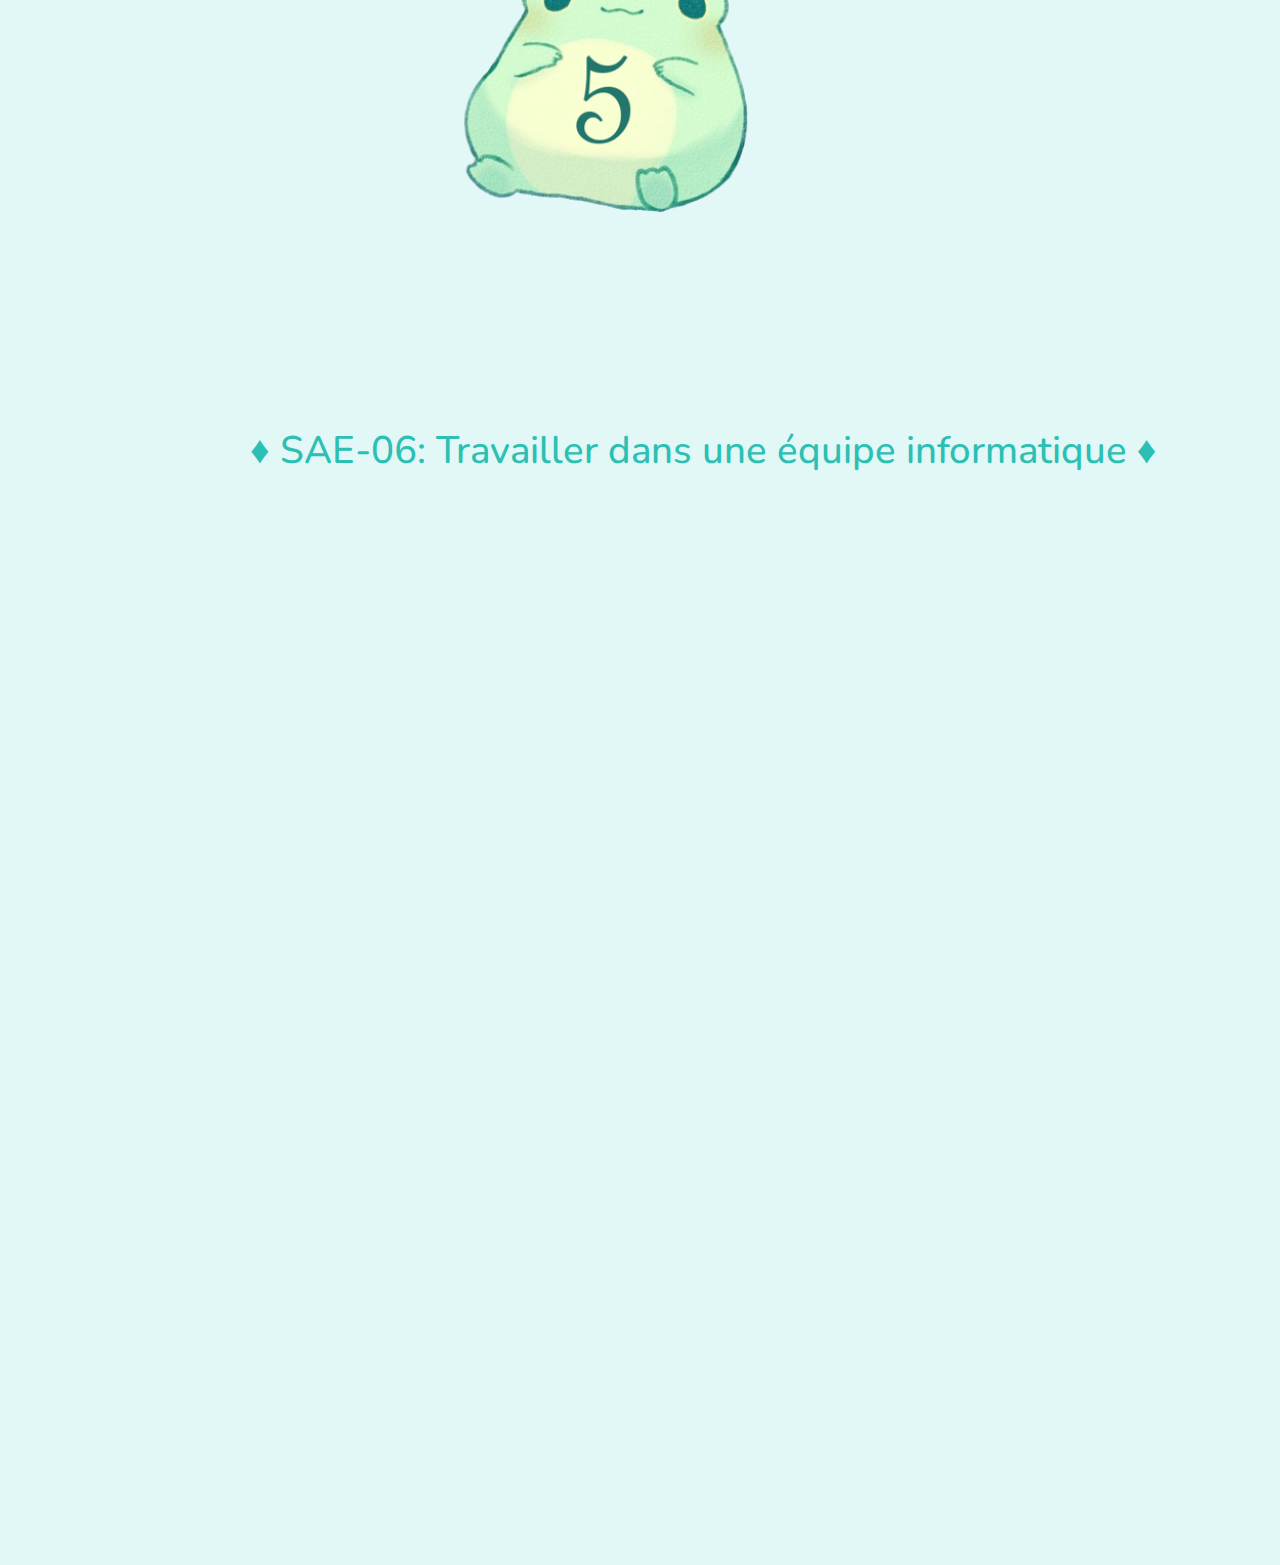
==== commit a8aa4899: "additionnal elem" ====
--- a/index.html
+++ b/index.html
@@ -31,7 +31,7 @@
     <div class="home-container">
         <div class="home-info_container">
             <div class = "sub-title">Hi ! I am</div>
-            <div class="title">Laura Leroy  <img style="width: auto; height: auto;"  src="ordi.png"> </div>
+            <div class="title">Laura Leroy  <img style="height: auto;"  src="ordi.png"> </div>
             
             <div class="typing-demo">
                 First year student in computer science 
@@ -64,7 +64,7 @@
                
                 <input class="carousel-open" type="radio" id="carousel-2" name="carousel" aria-hidden="true" hidden="">
                 <div class="carousel-item">
-                    <img e src="LogoEcoScan.png">
+                    <img src="LogoEcoScan.png">
                     <div class="textzone">
                         <h2>Eco Scan</h2>
                         <p>  
@@ -132,29 +132,28 @@
             <div class="carousel4-inner">
                 <input class="carousel4-open" type="radio" id="carousel4-1" name="carousel4" aria-hidden="true" hidden="" checked="checked">
 
-                <div style="flex-direction: column; padding: 0;" class="carousel4-item ">
+                <div style="flex-direction: column;" class="carousel4-item ">
                     <h1 style="color:var(--main-color); font-size: 2.5vw ; text-align: center; margin: 0 0 0 0 ;">Objectives</h2>
                         <div class="icon-container">
-                            <div class = "icon-box"><img src="userInterface.png"><h2>User Interface</h2></div>
-                            <div class = "icon-box"> <img src="algorithm.png"><h2>Algorithm</h2></div>
-                            <div class = "icon-box"><img src="implement.png"><h2>Conception implementation</h2></div>
-                            <div class = "icon-box"><img src="document.png"><h2>Code Documentation</h2></div>
-                            <div class = "icon-box"><img src="userTest.png"><h2>Testing</h2></div>
-                            <div class = "icon-box"><img src="java.png"><h2>Coding</h2></div>
+                            <div class = "icon-box"><img src="uml.png"><h2>Relational Database</h2></div>
+                            <div class = "icon-box"> <img src="database.png"><h2>Exploit data</h2></div>
+                            <div class = "icon-box"><img src="sql.png"><h2>Database queries</h2></div>
+                            <div class = "icon-box"><img src="secure.png"><h2>Security & integrity</h2></div>
+                            <div class = "icon-box"><img src="specification.png"><h2>Adapt to specifications</h2></div>
+                            <div class = "icon-box"><img src="php.png"><h2>Exploit in a website</h2></div>
                         </div>
                 </div>
                 
                
                 <input class="carousel4-open" type="radio" id="carousel4-2" name="carousel4" aria-hidden="true" hidden="">
                 <div class="carousel4-item">
-                    <img e src="LogoEcoScan.png">
-                    <div class="textzone">
-                        <h2>Eco Scan</h2>
+                    <img style ="width:35vw ;height:auto ;" src ="cimetiere.png">
+                    <div class="textzone">
+                        <h2>"Cimetière" project</h2>
                         <p>  
-                            &nbsp &nbsp &nbsp As part of our human machine interface course, we have conceptualized an application in pairs from a given context : <b>ecology</b>.
-                            <br>
-                            EcoScan is based on a simple principle, offering users a scanner allowing them, by scanning a product, to obtain information related to its ecological impact, its origin, and more. As well as possible alternatives to this product.
-                            In addition, the application offers lessons and tips to allow everyone to become aware and learn more about ecology. 
+                            &nbsp &nbsp &nbspIn this project, the objective was to create a database allowing a municipality to manage its cemetery.
+                            All this by conceptualizing the database in relational database. Then by creating the tables under mySQL, by inserting an exploitable data sample.
+                            And finally, by conceptualizing a web site that exploits the database by implementing the web site with php. 
                         </p>
                         <a href="EcoScan.html">
                             <div class="panel green">
@@ -203,7 +202,9 @@
     </div>
     
 
-    <div id = "five" class="container"><img style="margin: 5% 20% 10% 20%; width: 40vw; height:auto"src="frog5.png"></div>
+    <div id = "five" class="container"><img style="margin: 5% 20% 10% 20%; width: 40vw; height:auto"src="frog5.png">
+        <div class = "section-title">♦ SAE-06: Travailler dans une équipe informatique ♦</div>
+    </div>
     <div id = "six" class="container"></div>
 </body>
 </html>--- a/style.css
+++ b/style.css
@@ -7,6 +7,9 @@
     scroll-behavior: smooth;
 }
 
+::selection{
+    background-color:  #8ceee7a2;
+}
 @font-face{ 
     font-family: "Nunito";
     src: url(font/static/Nunito-Medium.ttf)
@@ -16,6 +19,8 @@
     font-family: "NunitoRegular";
     src: url(font/static/Nunito-Regular.ttf)
 }
+
+
 
 
 
@@ -84,13 +89,23 @@
 
 .icon-box img{
     padding: 0 25% 0 25%;
+    transition: transform .4s;
+}
+
+.icon-box img:hover{
+-ms-transform: scale(1.1); 
+    -webkit-transform: scale(1.1); 
+    transform: scale(1.1);
+
 }
 .icon-box h2{
     font-size: 1.5vw;
     text-align:center;
     color: var(--main-color);
     margin: 0;
-}
+    margin-bottom: 5%;
+}
+
 
 .header{
     width:80vh;
@@ -362,6 +377,7 @@
     width: auto;
     max-width: 50%;
     max-height: 90%;
+    margin-top:3vh
 }
 
 .carousel-control {
@@ -477,6 +493,7 @@
     width: auto;
     max-width: 50%;
     max-height: 90%;
+    margin-top:3vh
 }
 
 .carousel4-control {
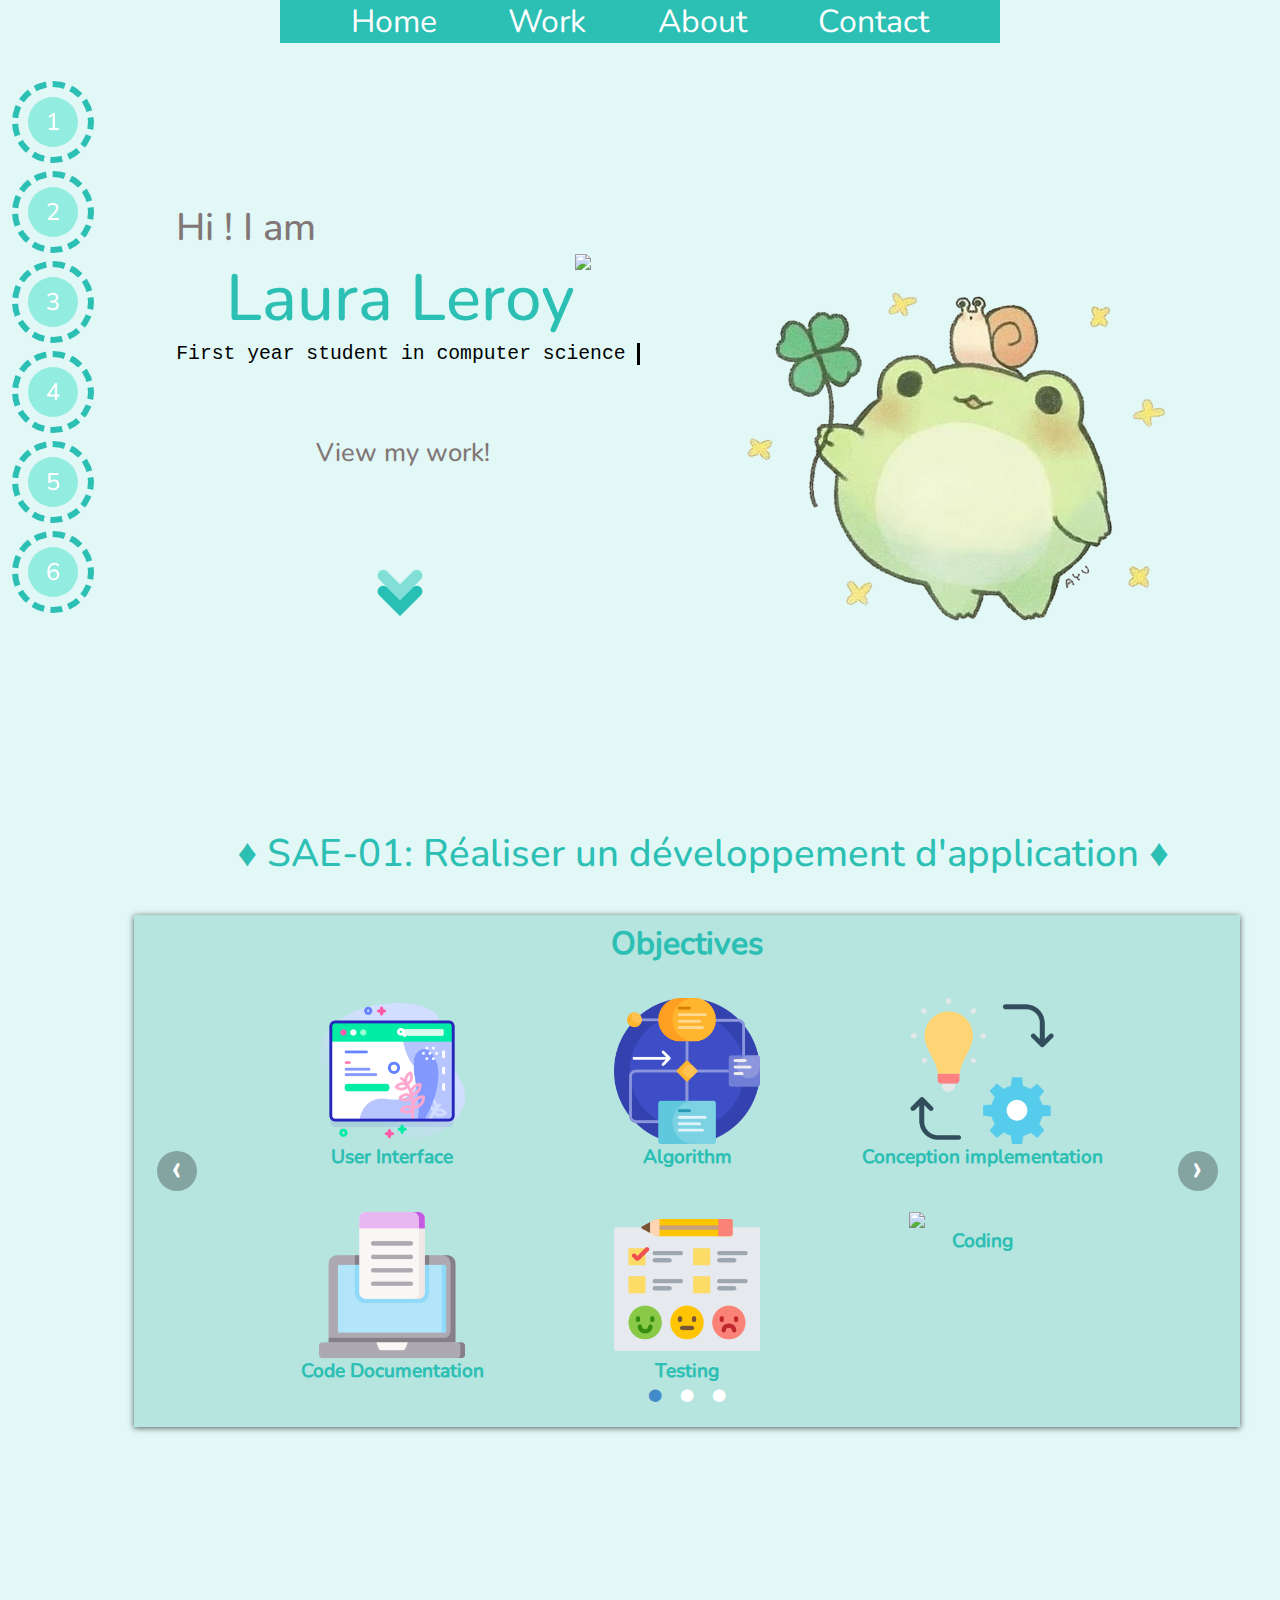
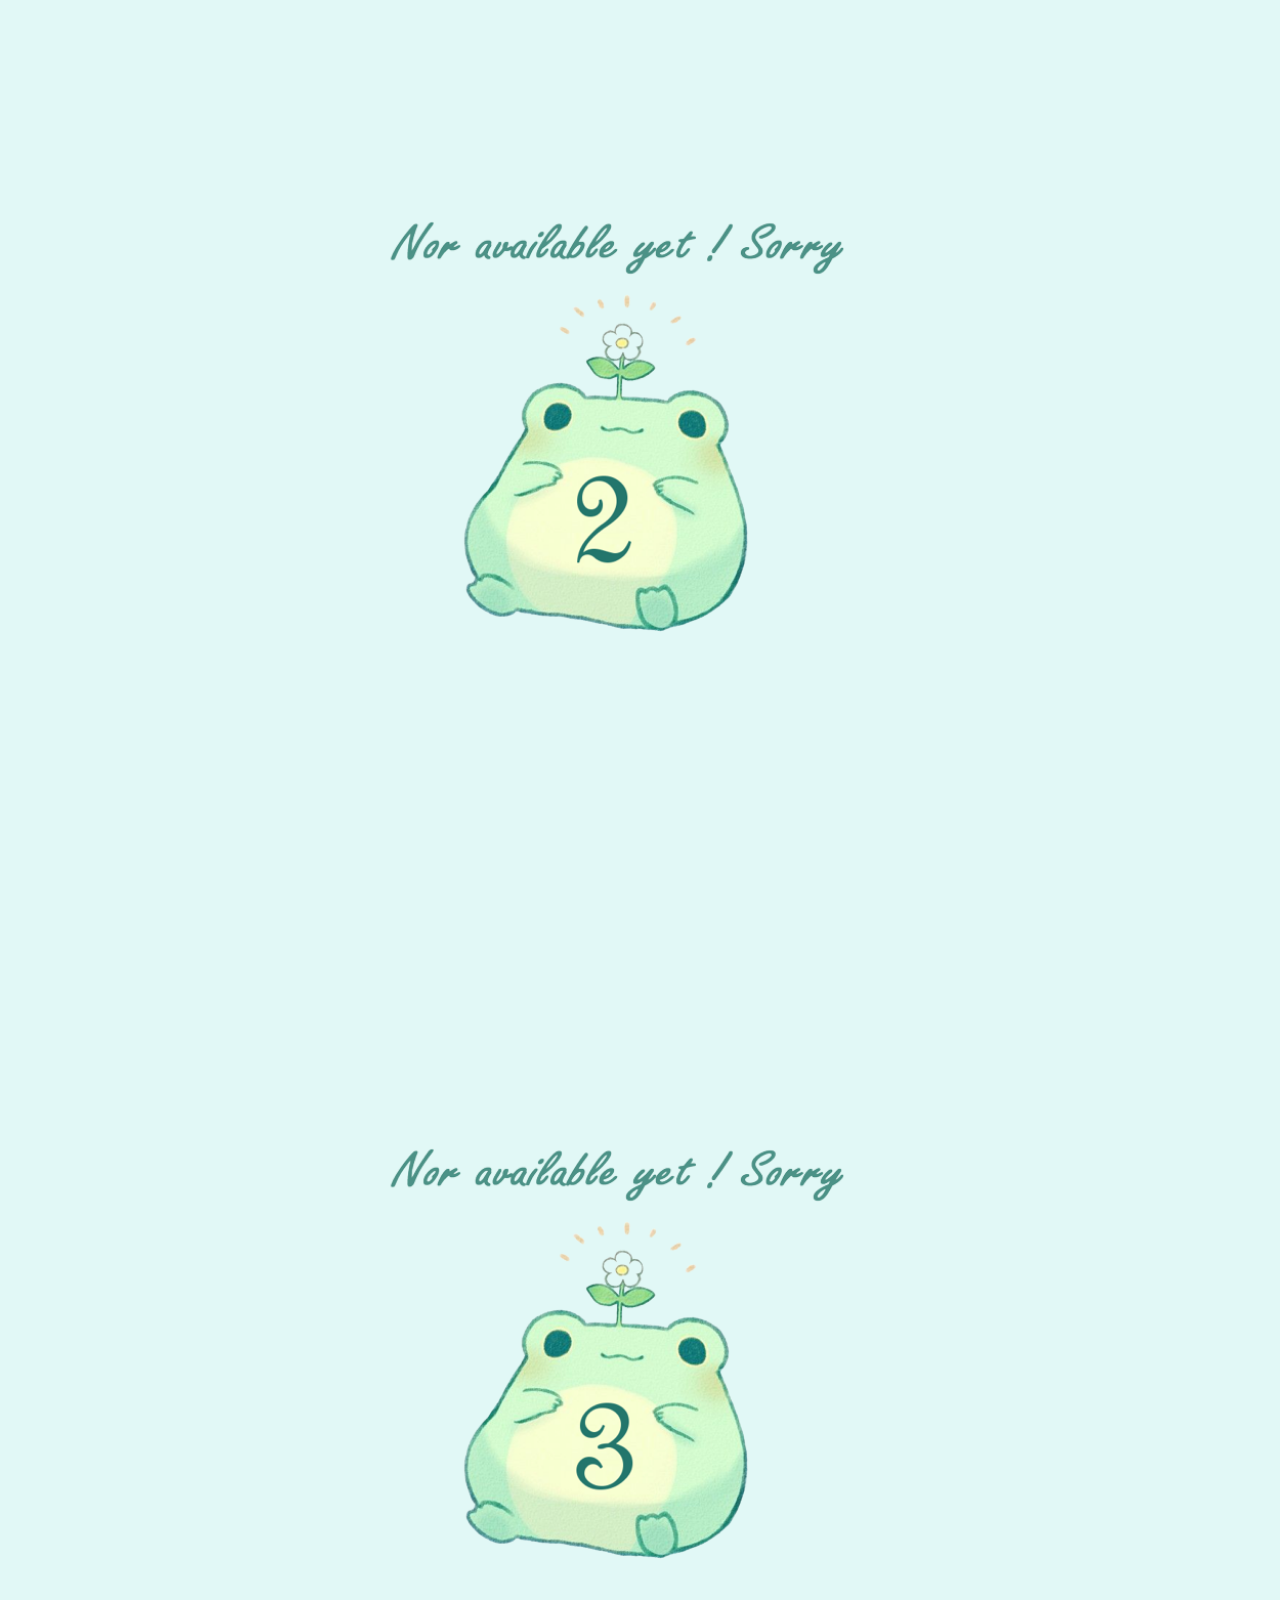
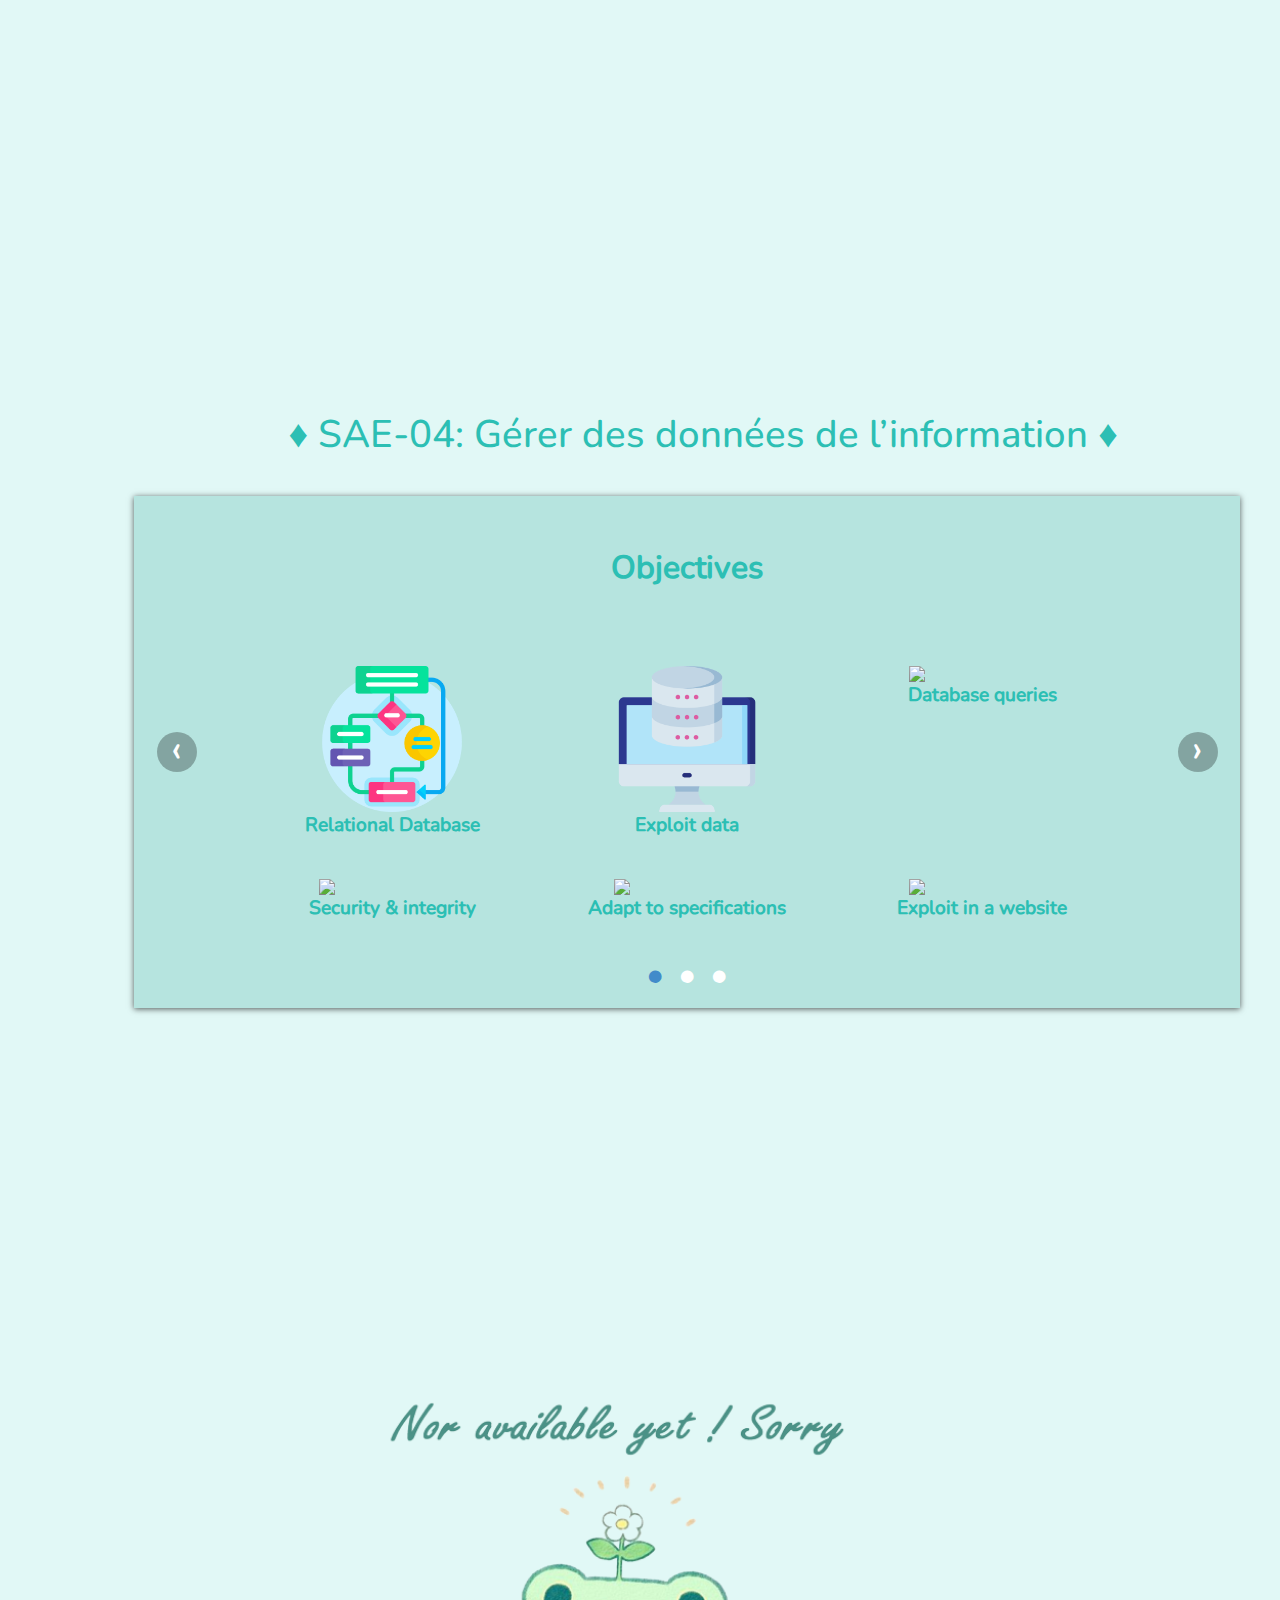
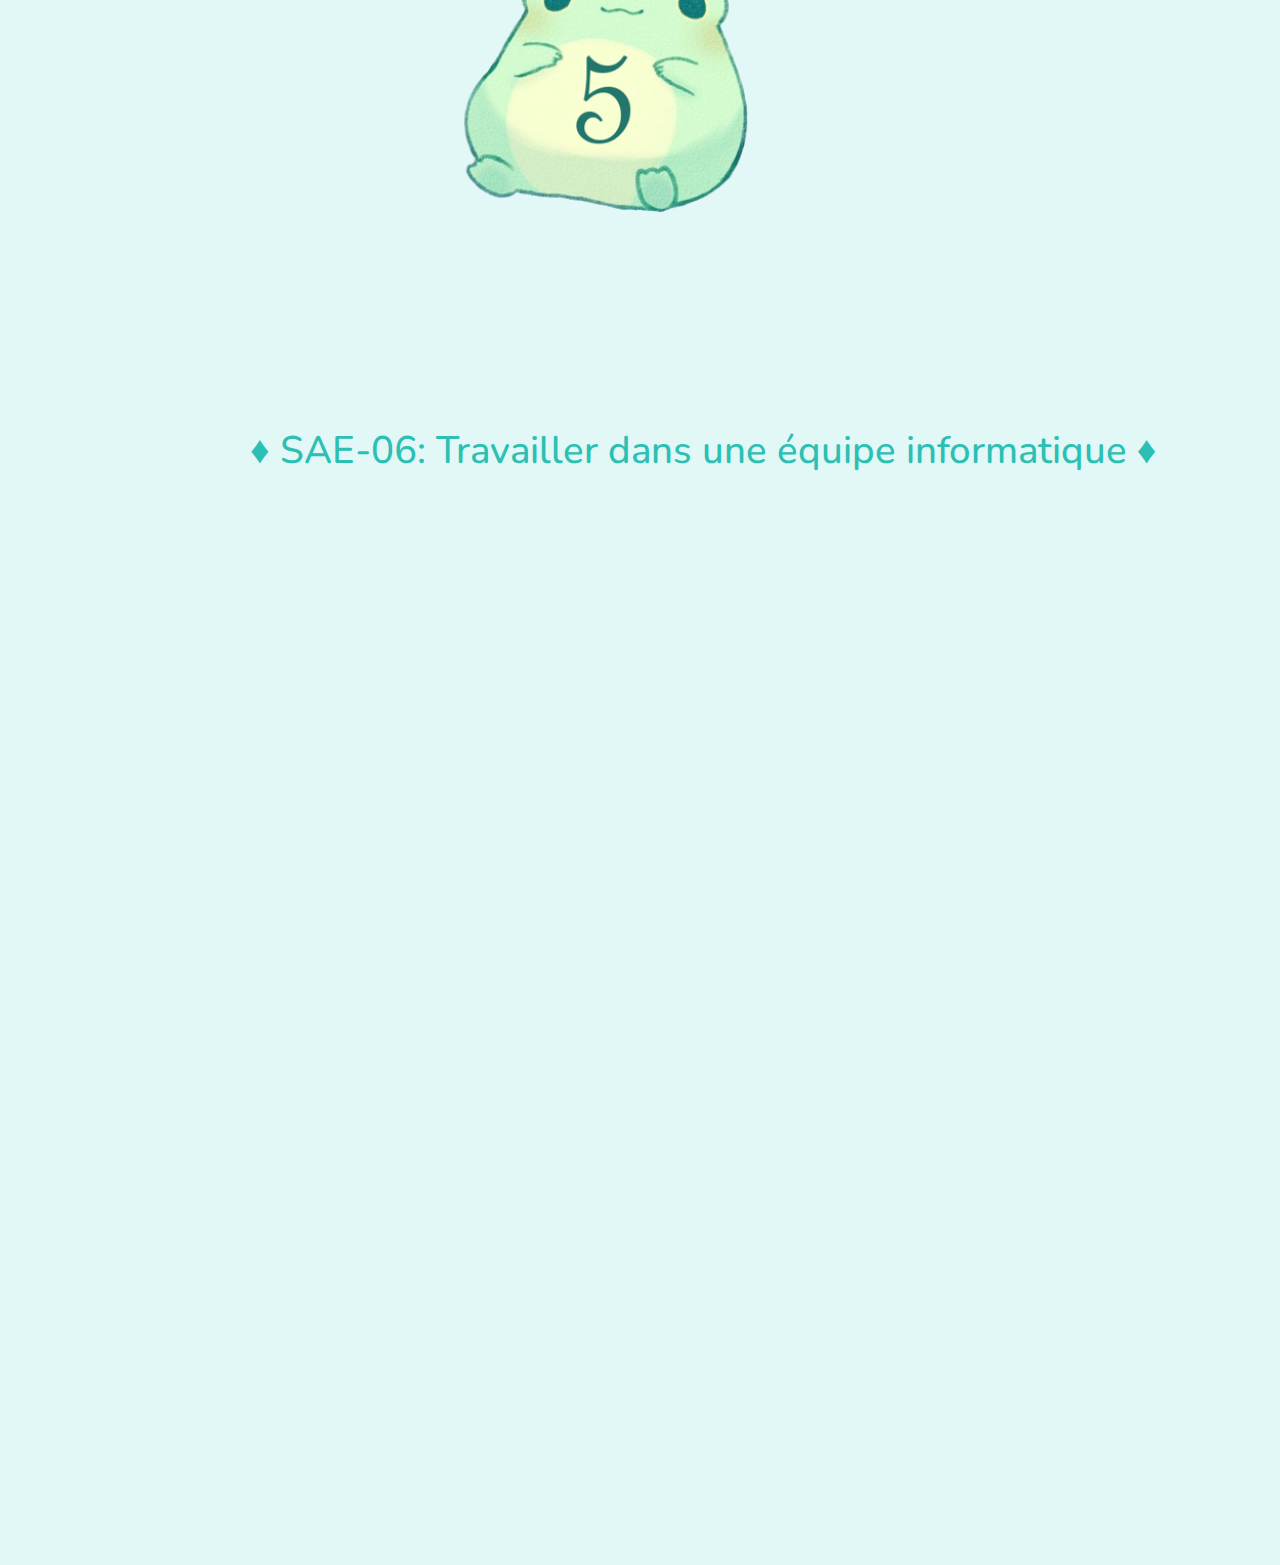
==== commit ac7e7dc5: "oui" ====
--- a/index.html
+++ b/index.html
@@ -31,7 +31,7 @@
     <div class="home-container">
         <div class="home-info_container">
             <div class = "sub-title">Hi ! I am</div>
-            <div class="title">Laura Leroy  <img style="height: auto;"  src="ordi.png"> </div>
+            <div class="title">Laura Leroy  <img style="height: auto;"  src="pictures/ordi.png"> </div>
             
             <div class="typing-demo">
                 First year student in computer science 
@@ -40,7 +40,7 @@
             <div style = "padding-left: 30%;padding-top: 15%; font-size: 2vw;" class = "sub-title">View my work!</div>
             <a href="#one" class="scroll-down-link scroll-down-arrow" data-iconfont="ETmodules" data-icon></a> 
         </div>
-        <img style="padding-right: 0;" src="frog-removebg-preview.png">
+        <img style="padding-right: 0;" src="pictures/frog-removebg-preview.png">
     </div> 
 
     <div id = "one" class="container">
@@ -52,19 +52,19 @@
                 <div style="flex-direction: column; padding: 0;" class="carousel-item ">
                     <h1 style="color:var(--main-color); font-size: 2.5vw ; text-align: center; margin: 0 0 0 0 ;">Objectives</h2>
                         <div class="icon-container">
-                            <div class = "icon-box"><img src="userInterface.png"><h2>User Interface</h2></div>
-                            <div class = "icon-box"> <img src="algorithm.png"><h2>Algorithm</h2></div>
-                            <div class = "icon-box"><img src="implement.png"><h2>Conception implementation</h2></div>
-                            <div class = "icon-box"><img src="document.png"><h2>Code Documentation</h2></div>
-                            <div class = "icon-box"><img src="userTest.png"><h2>Testing</h2></div>
-                            <div class = "icon-box"><img src="java.png"><h2>Coding</h2></div>
+                            <div class = "icon-box"><img src="pictures/userInterface.png"><h2>User Interface</h2></div>
+                            <div class = "icon-box"> <img src="pictures/algorithm.png"><h2>Algorithm</h2></div>
+                            <div class = "icon-box"><img src="pictures/implement.png"><h2>Conception implementation</h2></div>
+                            <div class = "icon-box"><img src="pictures/document.png"><h2>Code Documentation</h2></div>
+                            <div class = "icon-box"><img src="pictures/userTest.png"><h2>Testing</h2></div>
+                            <div class = "icon-box"><img src="pictures/java.png"><h2>Coding</h2></div>
                         </div>
                 </div>
                 
                
                 <input class="carousel-open" type="radio" id="carousel-2" name="carousel" aria-hidden="true" hidden="">
                 <div class="carousel-item">
-                    <img src="LogoEcoScan.png">
+                    <img src="pictures/LogoEcoScan.png">
                     <div class="textzone">
                         <h2>Eco Scan</h2>
                         <p>  
@@ -75,14 +75,14 @@
                         </p>
                         <a href="EcoScan.html">
                             <div class="panel green">
-                            <button>En savoir plus</button>
+                            <button>More about</button>
                             </div>
                         </a>
                     </div>
                 </div>
                 <input class="carousel-open" type="radio" id="carousel-3" name="carousel" aria-hidden="true" hidden="">
                 <div class="carousel-item">
-                    <img src="LoopHeroLogo.png">
+                    <img src="pictures/LoopHeroLogo.png">
                     <div class="textzone">
                         <h2 >Loop Hero</h2>
                         <p> &nbsp &nbsp &nbsp Loop Hero is a rogue-lite game based on the use of cards. The player have to position enemies, buildings and obstacles in the hero's path during his expedition and find the right balance so that he can survive and win a maximum of loot.
@@ -91,7 +91,7 @@
                         </p>
                         <a href="LoopHero.html">
                             <div class="panel green">
-                            <button>En savoir plus</button>
+                            <button>More about</button>
                             </div>
                         </a>
                     </div>
@@ -120,8 +120,8 @@
     </div>
 
 
-    <div id = "two" class="container"><img style="margin: 5% 20% 10% 20%; width: 40vw; height:auto"src="frog2.png"></div>
-    <div id = "three" class="container"><img style="margin: 5% 20% 10% 20%; width: 40vw; height:auto"src="frog3.png"></div>
+    <div id = "two" class="container"><img style="margin: 5% 20% 10% 20%; width: 40vw; height:auto"src="pictures/frog2.png"></div>
+    <div id = "three" class="container"><img style="margin: 5% 20% 10% 20%; width: 40vw; height:auto"src="pictures/frog3.png"></div>
     
     <!--SECOND PART-->
 
@@ -135,19 +135,19 @@
                 <div style="flex-direction: column;" class="carousel4-item ">
                     <h1 style="color:var(--main-color); font-size: 2.5vw ; text-align: center; margin: 0 0 0 0 ;">Objectives</h2>
                         <div class="icon-container">
-                            <div class = "icon-box"><img src="uml.png"><h2>Relational Database</h2></div>
-                            <div class = "icon-box"> <img src="database.png"><h2>Exploit data</h2></div>
-                            <div class = "icon-box"><img src="sql.png"><h2>Database queries</h2></div>
-                            <div class = "icon-box"><img src="secure.png"><h2>Security & integrity</h2></div>
-                            <div class = "icon-box"><img src="specification.png"><h2>Adapt to specifications</h2></div>
-                            <div class = "icon-box"><img src="php.png"><h2>Exploit in a website</h2></div>
+                            <div class = "icon-box"><img src="pictures/uml.png"><h2>Relational Database</h2></div>
+                            <div class = "icon-box"> <img src="pictures/database.png"><h2>Exploit data</h2></div>
+                            <div class = "icon-box"><img src="pictures/sql.png"><h2>Database queries</h2></div>
+                            <div class = "icon-box"><img src="pictures/secure.png"><h2>Security & integrity</h2></div>
+                            <div class = "icon-box"><img src="pictures/specification.png"><h2>Adapt to specifications</h2></div>
+                            <div class = "icon-box"><img src="pictures/php.png"><h2>Exploit in a website</h2></div>
                         </div>
                 </div>
                 
                
                 <input class="carousel4-open" type="radio" id="carousel4-2" name="carousel4" aria-hidden="true" hidden="">
                 <div class="carousel4-item">
-                    <img style ="width:35vw ;height:auto ;" src ="cimetiere.png">
+                    <img style ="width:35vw ;height:auto ;" src ="pictures/cimetiere.png">
                     <div class="textzone">
                         <h2>"Cimetière" project</h2>
                         <p>  
@@ -157,14 +157,14 @@
                         </p>
                         <a href="EcoScan.html">
                             <div class="panel green">
-                            <button>En savoir plus</button>
+                            <button>More about</button>
                             </div>
                         </a>
                     </div>
                 </div>
                 <input class="carousel4-open" type="radio" id="carousel4-3" name="carousel4" aria-hidden="true" hidden="">
                 <div class="carousel4-item">
-                    <img src="LoopHeroLogo.png">
+                    <img src="pictures/LoopHeroLogo.png">
                     <div class="textzone">
                         <h2 >Loop Hero</h2>
                         <p> &nbsp &nbsp &nbsp Loop Hero is a rogue-lite game based on the use of cards. The player have to position enemies, buildings and obstacles in the hero's path during his expedition and find the right balance so that he can survive and win a maximum of loot.
@@ -173,7 +173,7 @@
                         </p>
                         <a href="LoopHero.html">
                             <div class="panel green">
-                            <button>En savoir plus</button>
+                            <button>More about</button>
                             </div>
                         </a>
                     </div>
@@ -202,7 +202,7 @@
     </div>
     
 
-    <div id = "five" class="container"><img style="margin: 5% 20% 10% 20%; width: 40vw; height:auto"src="frog5.png">
+    <div id = "five" class="container"><img style="margin: 5% 20% 10% 20%; width: 40vw; height:auto"src="pictures/frog5.png">
         <div class = "section-title">♦ SAE-06: Travailler dans une équipe informatique ♦</div>
     </div>
     <div id = "six" class="container"></div>
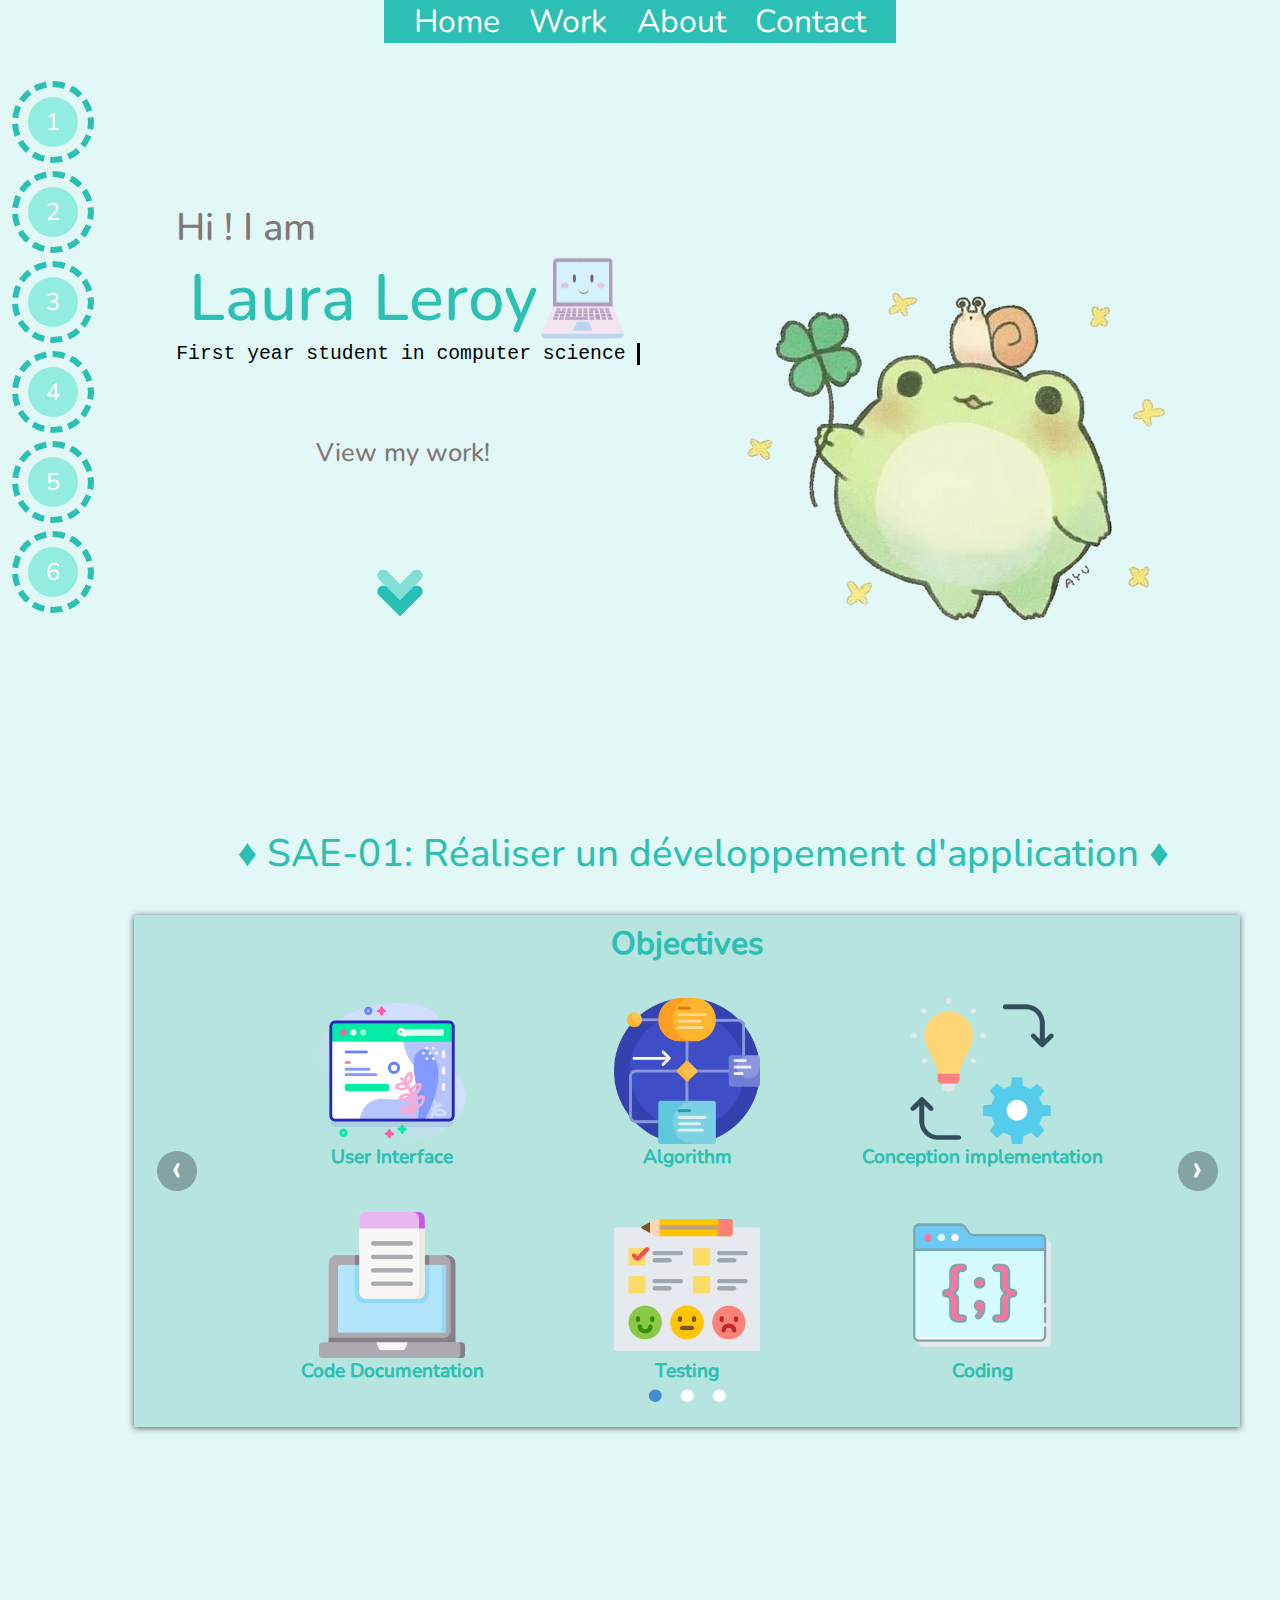
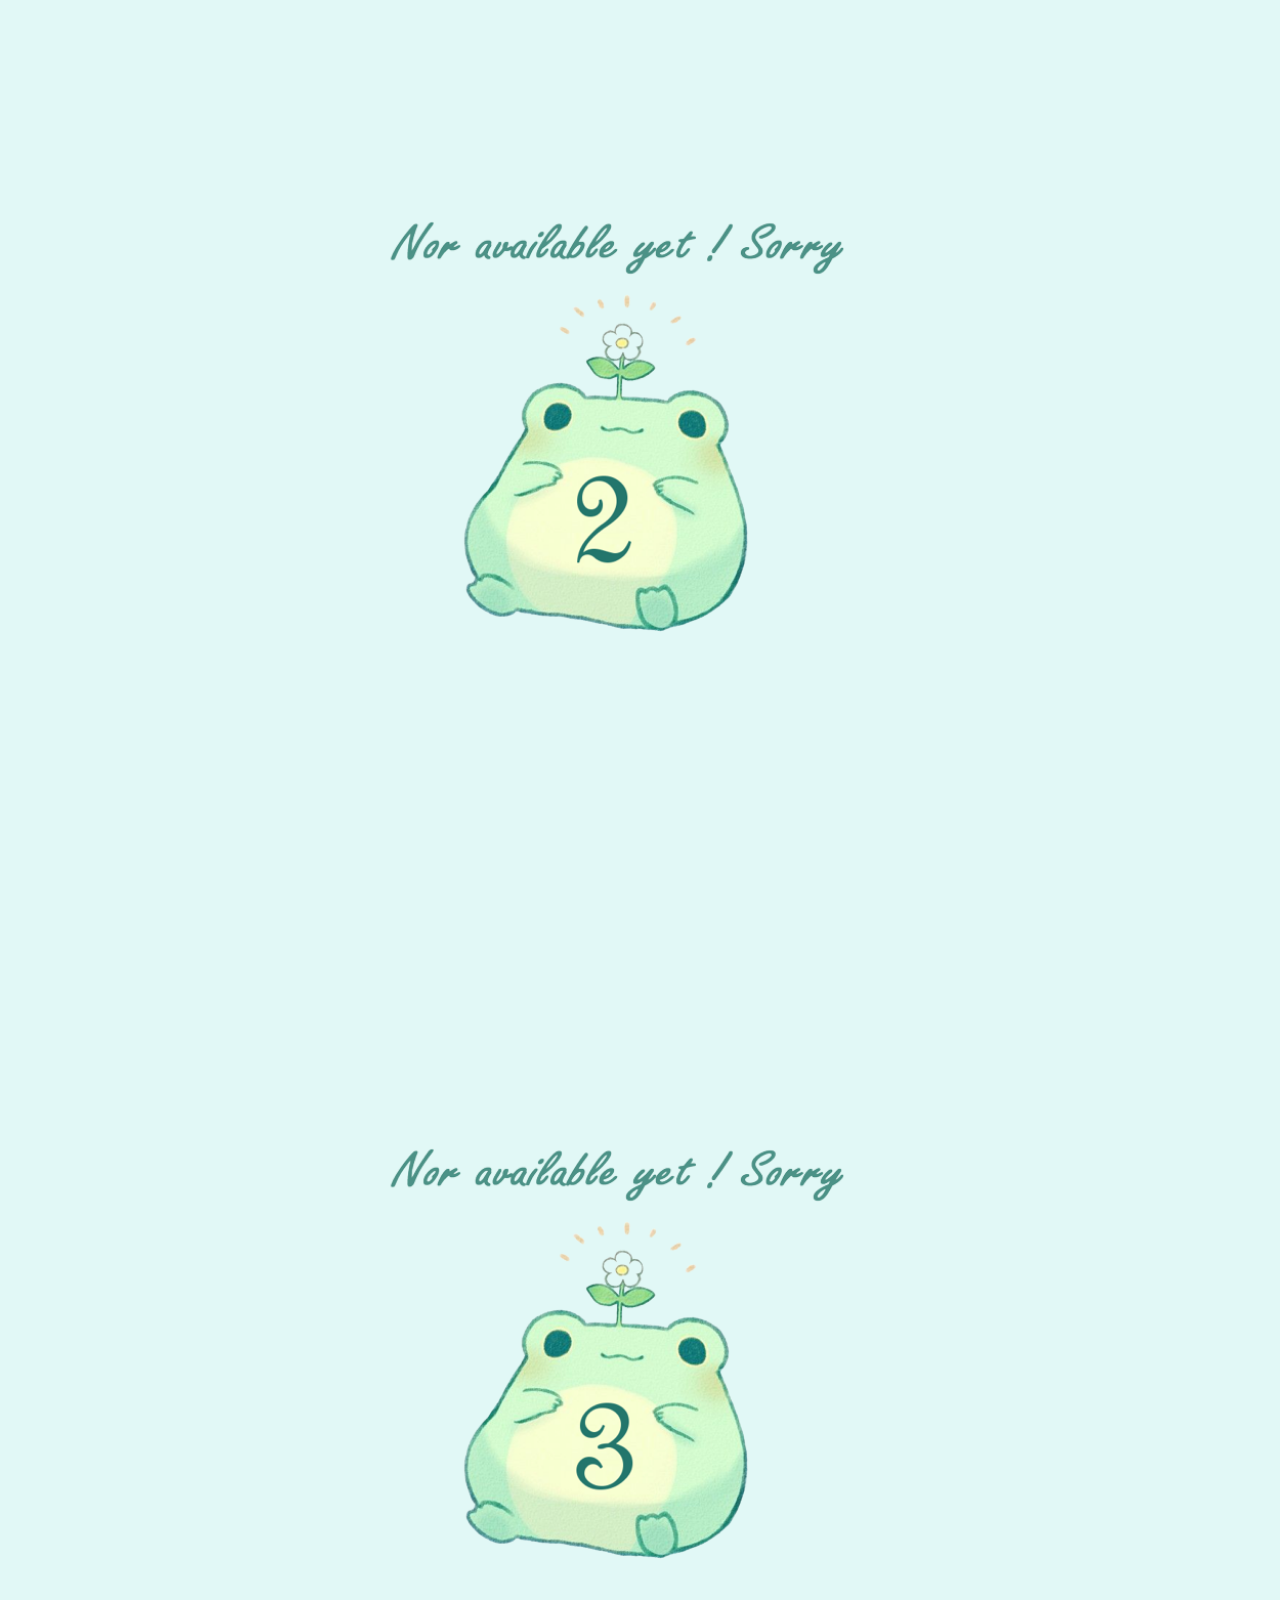
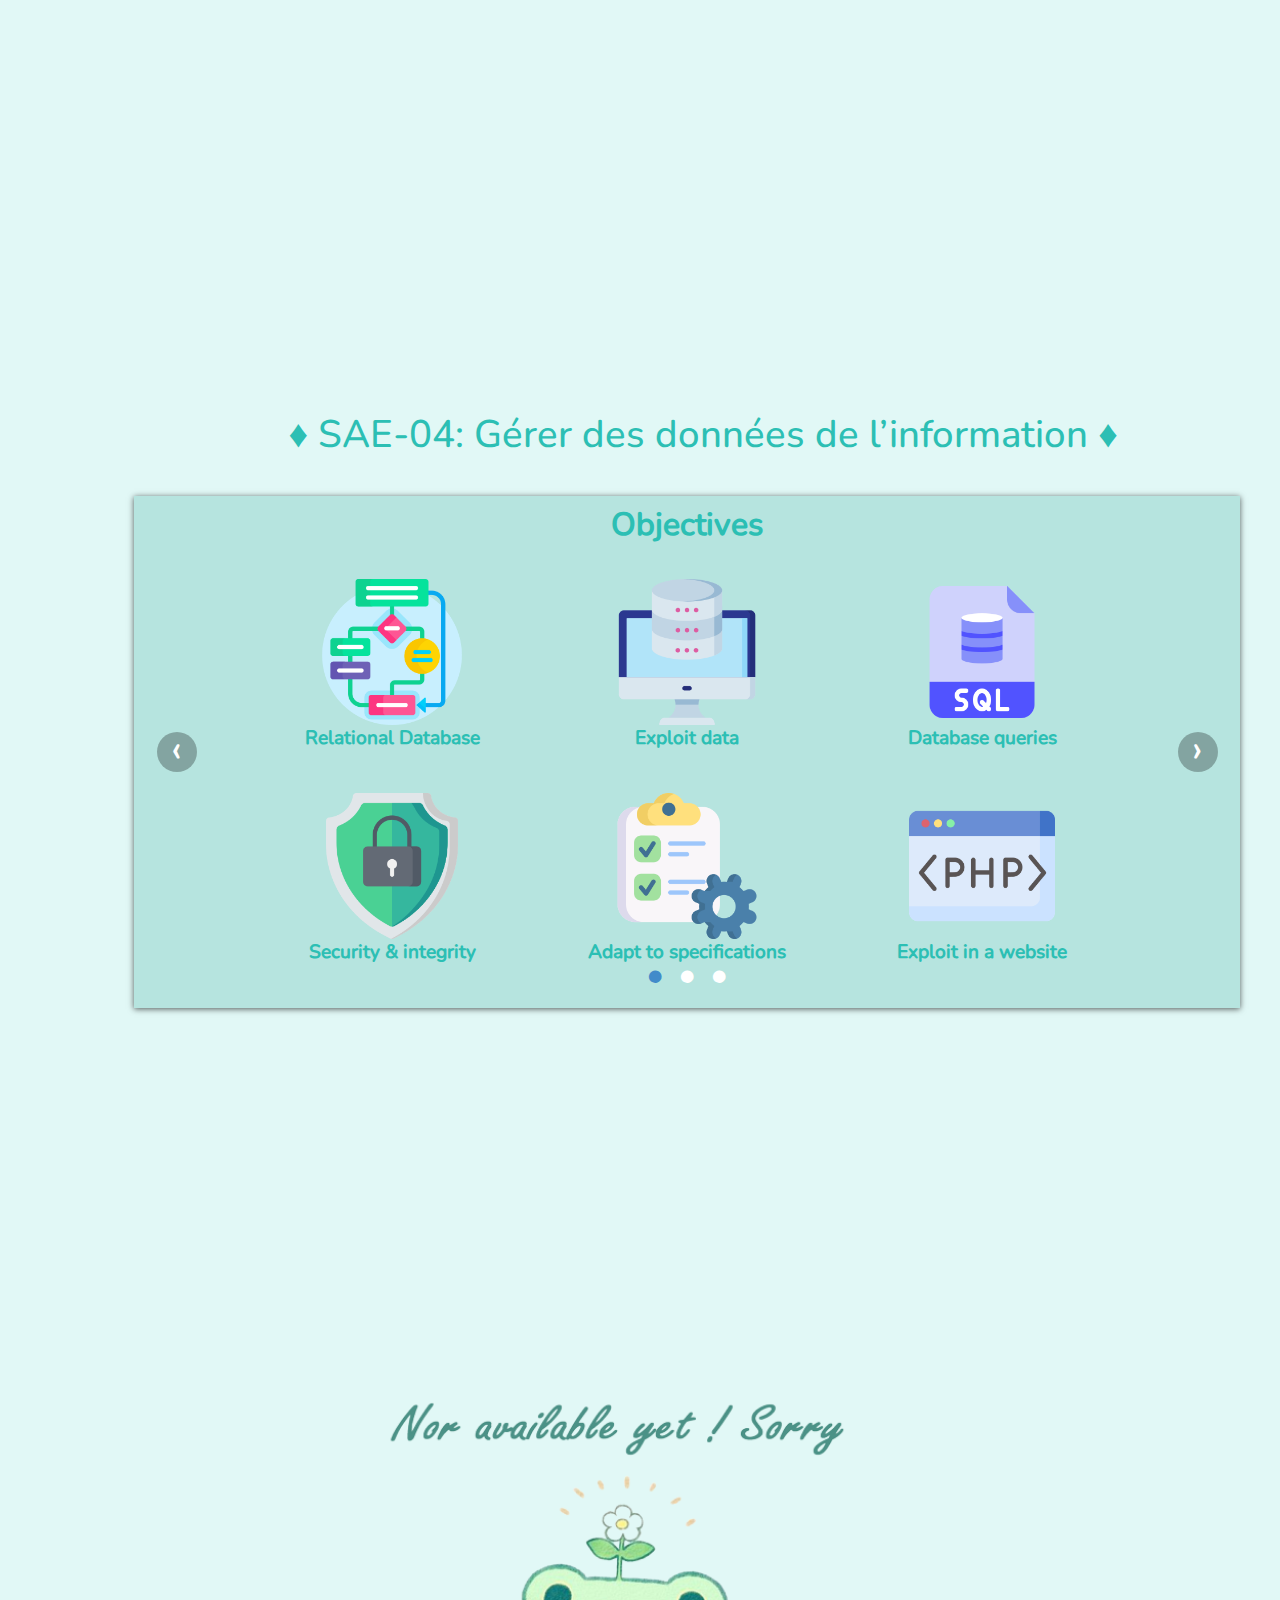
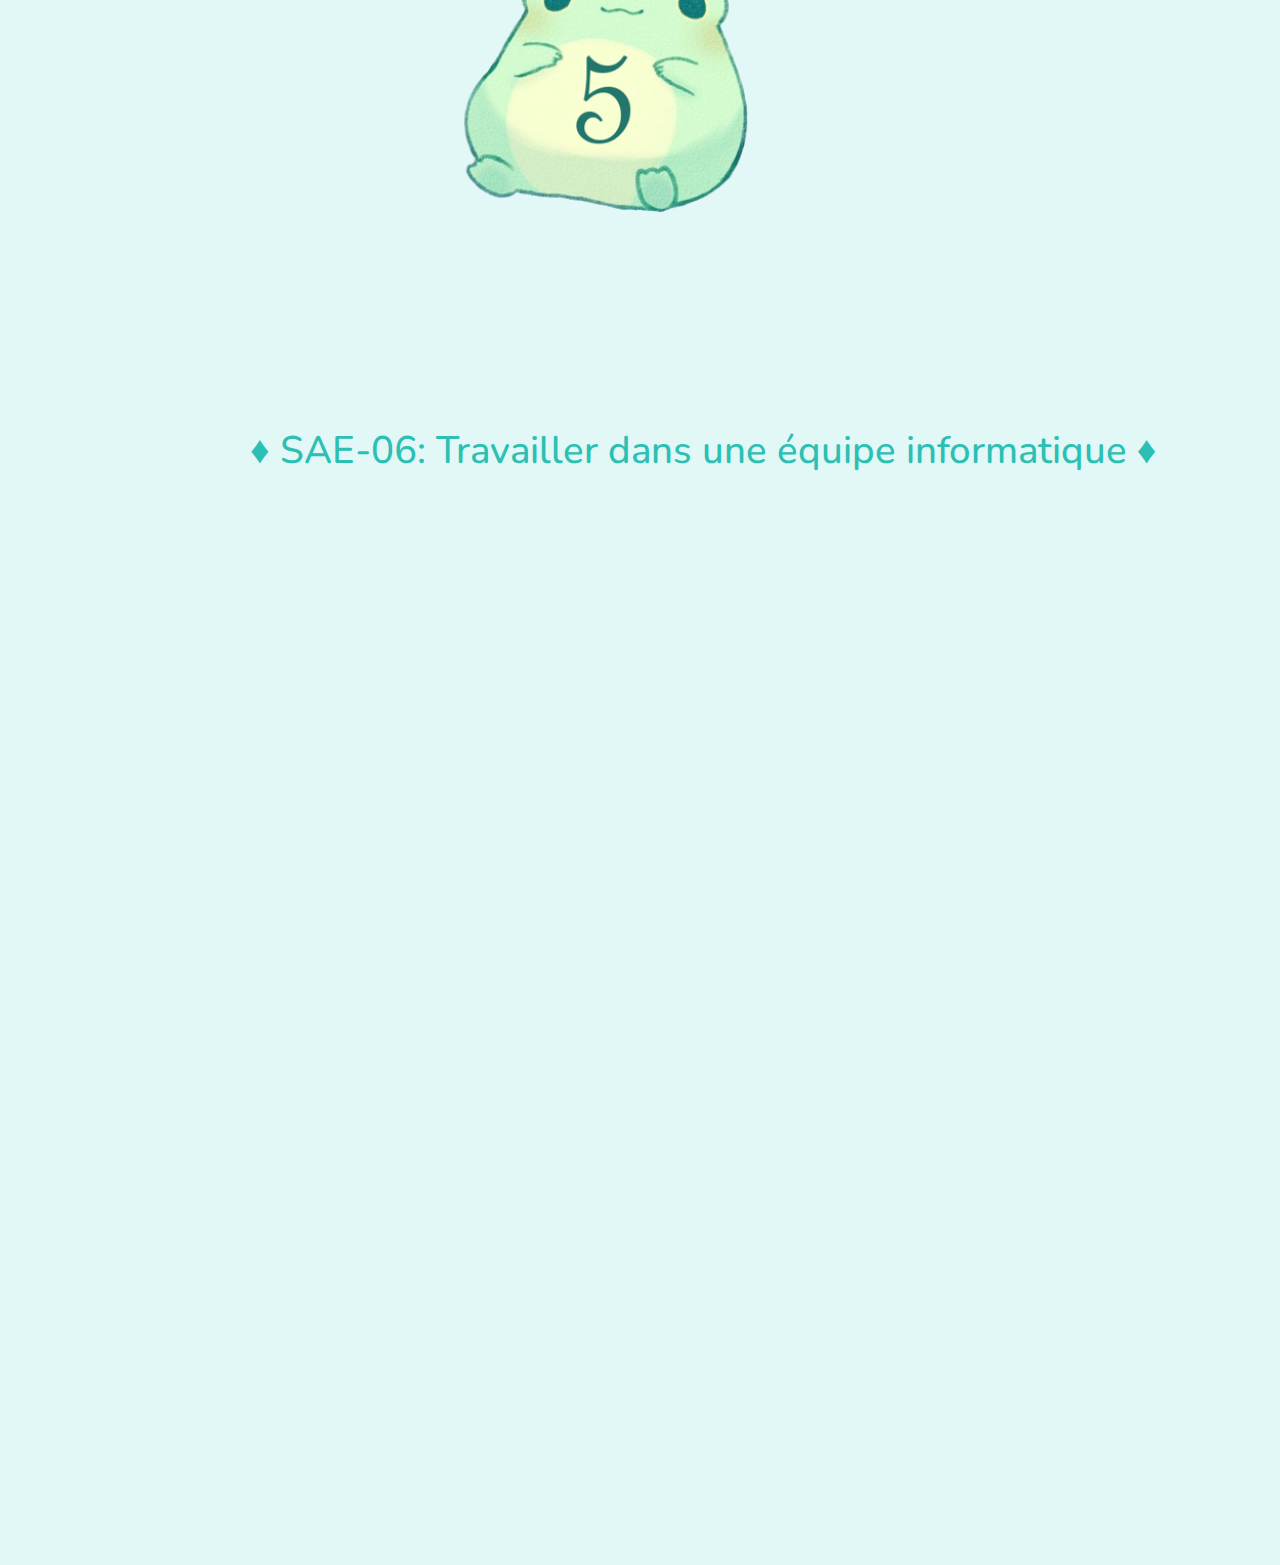
==== commit 60b6fc54: "commit" ====
--- a/index.html
+++ b/index.html
@@ -38,7 +38,7 @@
             </div>
             
             <div style = "padding-left: 30%;padding-top: 15%; font-size: 2vw;" class = "sub-title">View my work!</div>
-            <a href="#one" class="scroll-down-link scroll-down-arrow" data-iconfont="ETmodules" data-icon></a> 
+            <a href="#one" class="scroll-down-link scroll-down-arrow" data-iconfont="ETmodules" data-icon><img src="pictures/down-arrow.png"></a> 
         </div>
         <img style="padding-right: 0;" src="pictures/frog-removebg-preview.png">
     </div> 
@@ -147,7 +147,7 @@
                
                 <input class="carousel4-open" type="radio" id="carousel4-2" name="carousel4" aria-hidden="true" hidden="">
                 <div class="carousel4-item">
-                    <img style ="width:35vw ;height:auto ;" src ="pictures/cimetiere.png">
+                    <img style ="width:35vw ;height:auto ;" src ="pictures/Cimetiere.png">
                     <div class="textzone">
                         <h2>"Cimetière" project</h2>
                         <p>  
@@ -155,7 +155,7 @@
                             All this by conceptualizing the database in relational database. Then by creating the tables under mySQL, by inserting an exploitable data sample.
                             And finally, by conceptualizing a web site that exploits the database by implementing the web site with php. 
                         </p>
-                        <a href="EcoScan.html">
+                        <a href="Cimetiere.html">
                             <div class="panel green">
                             <button>More about</button>
                             </div>
--- a/style.css
+++ b/style.css
@@ -108,14 +108,14 @@
 
 
 .header{
-    width:80vh;
+    width:40vw;
     display:flex;
     justify-content: space-evenly;
     background-color: var(--main-color);
     position:relative;
     margin: 0 auto;
     font-family: NunitoRegular;
-    font-size:2rem;
+    font-size:2.5vw;
     margin-bottom:2vh;
     z-index:1000;
 }
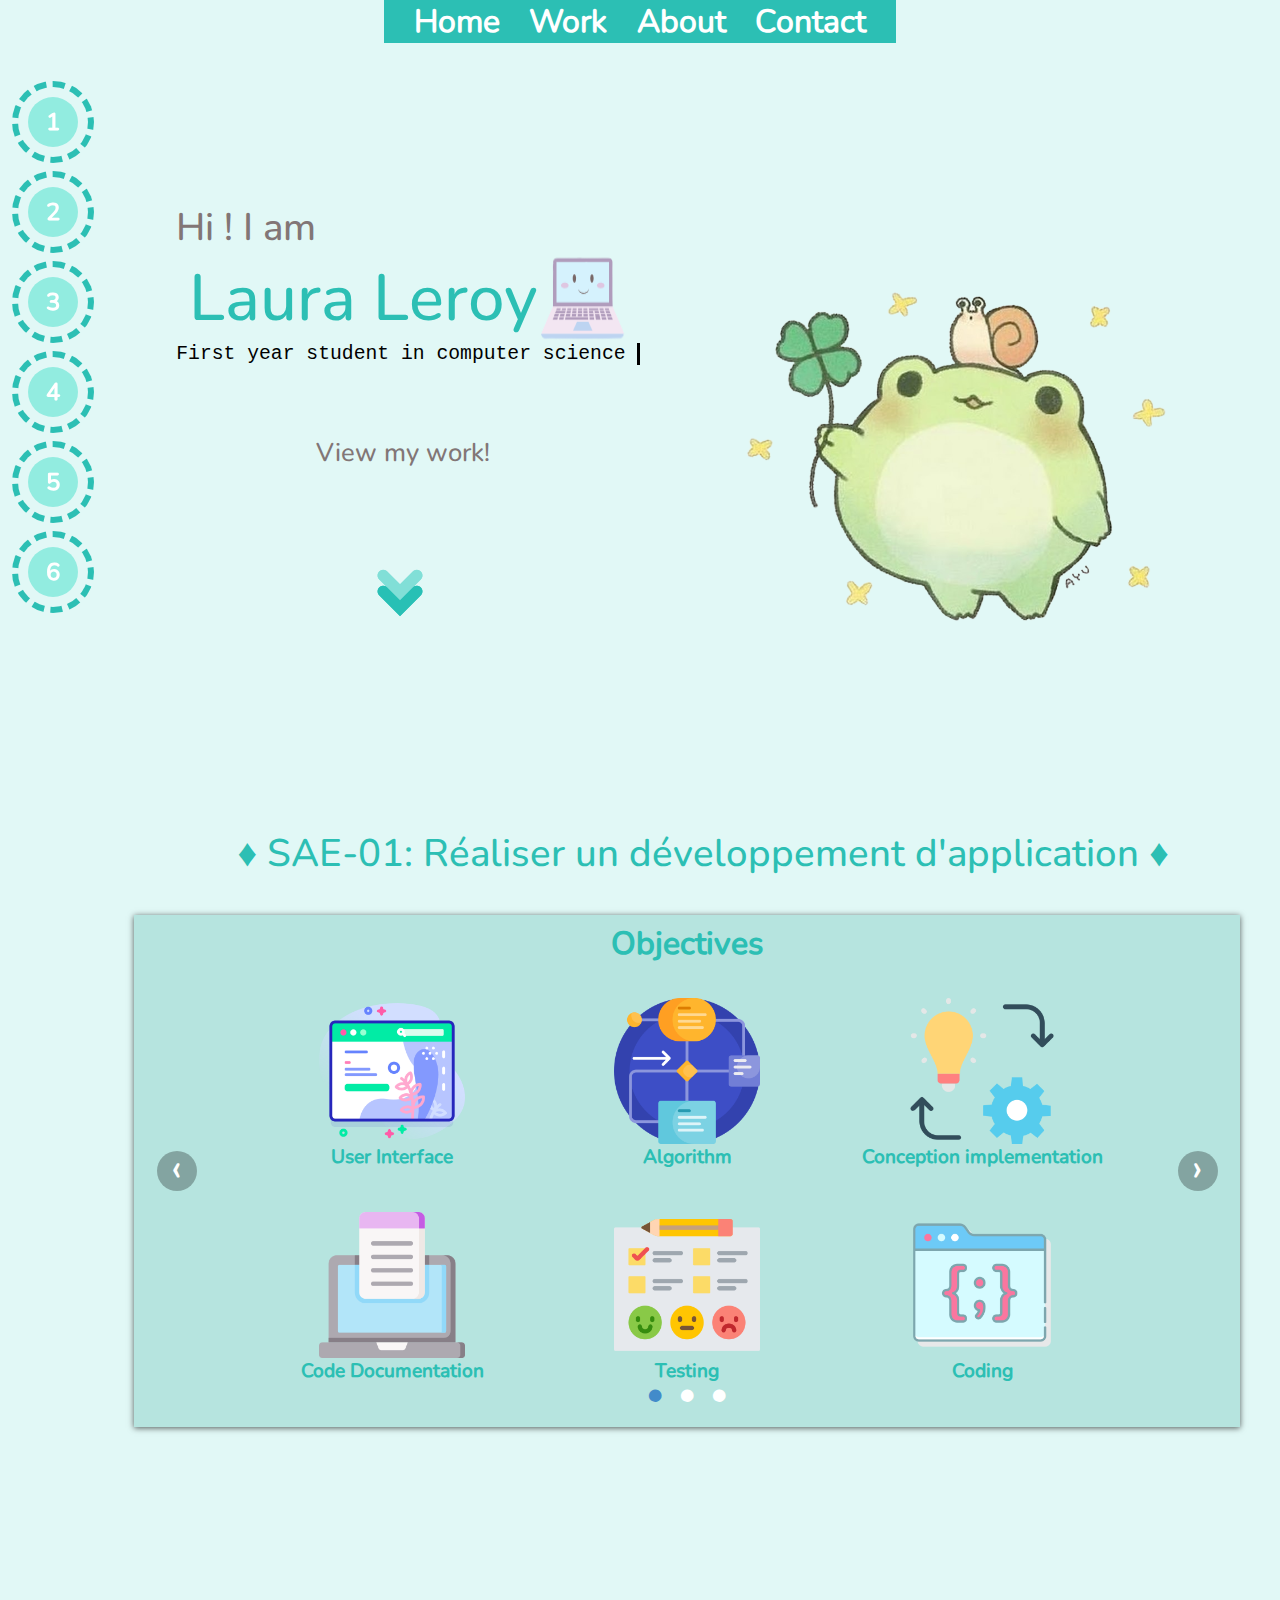
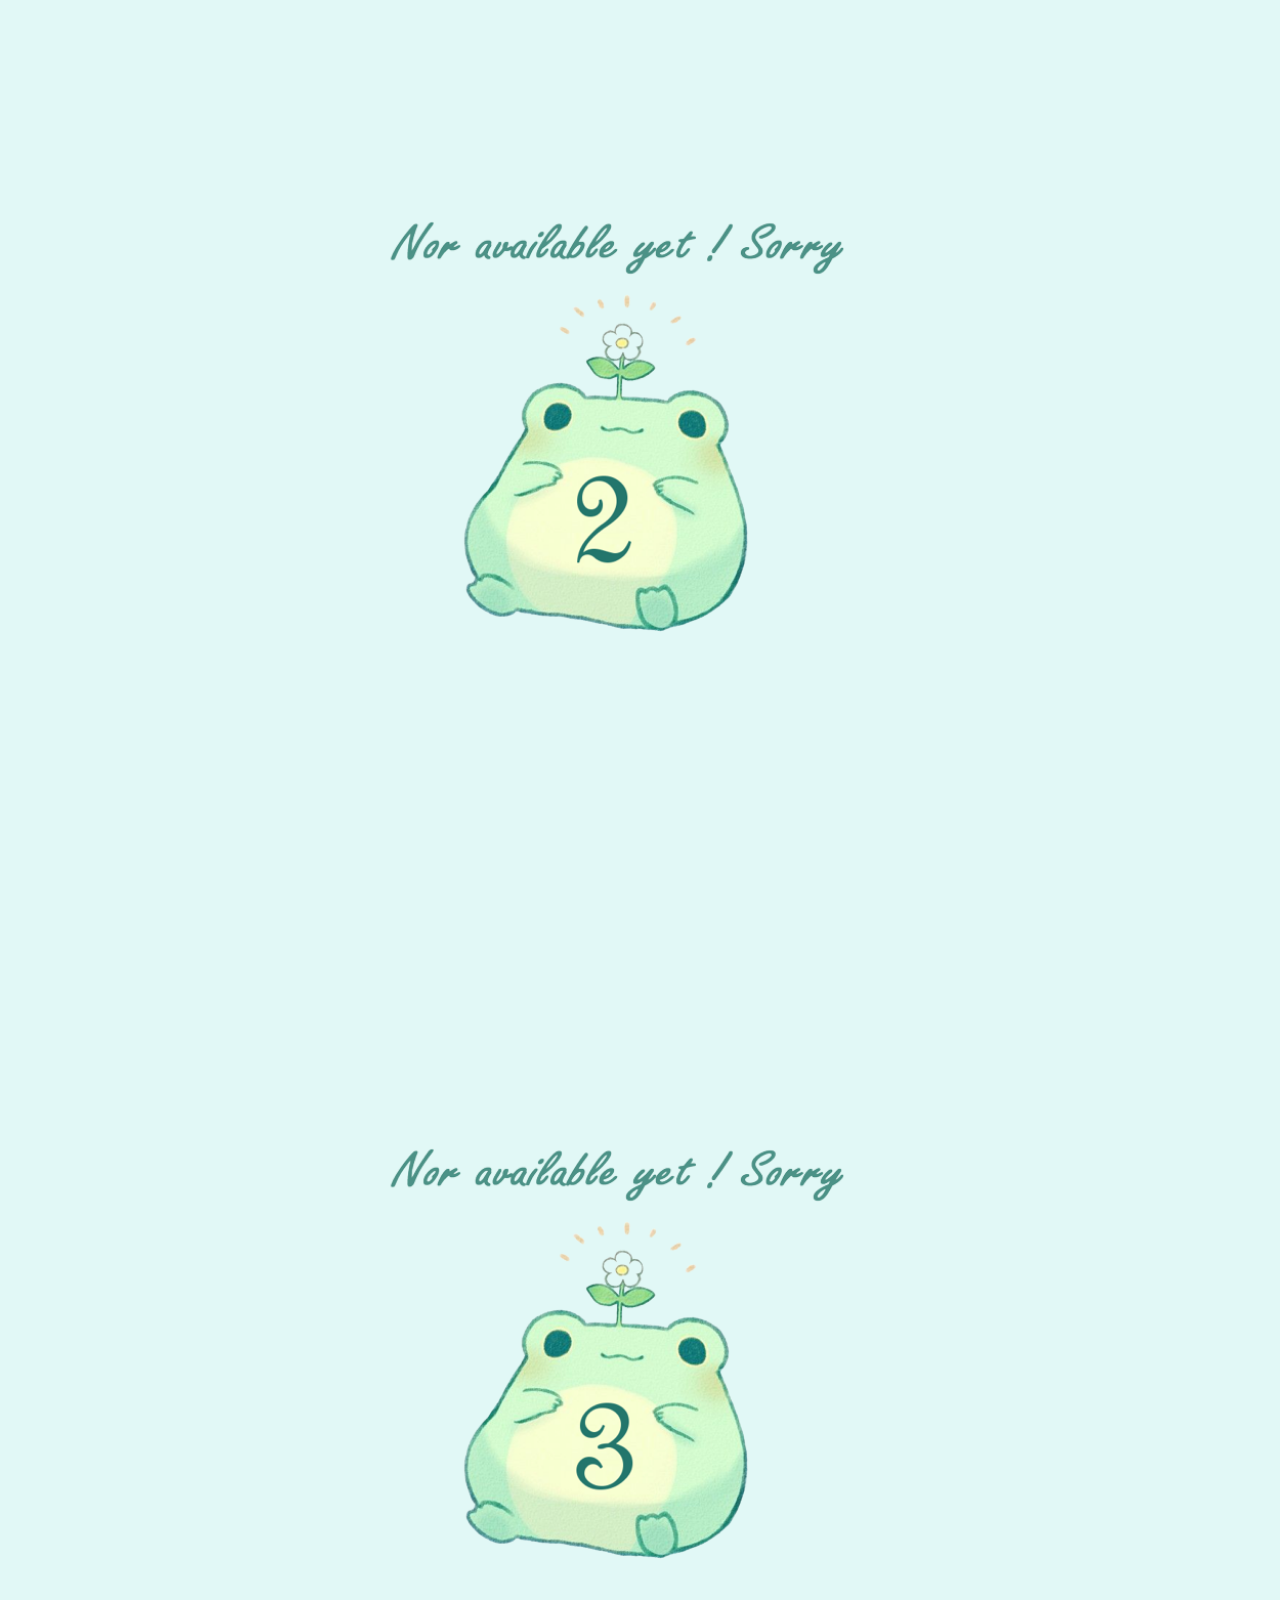
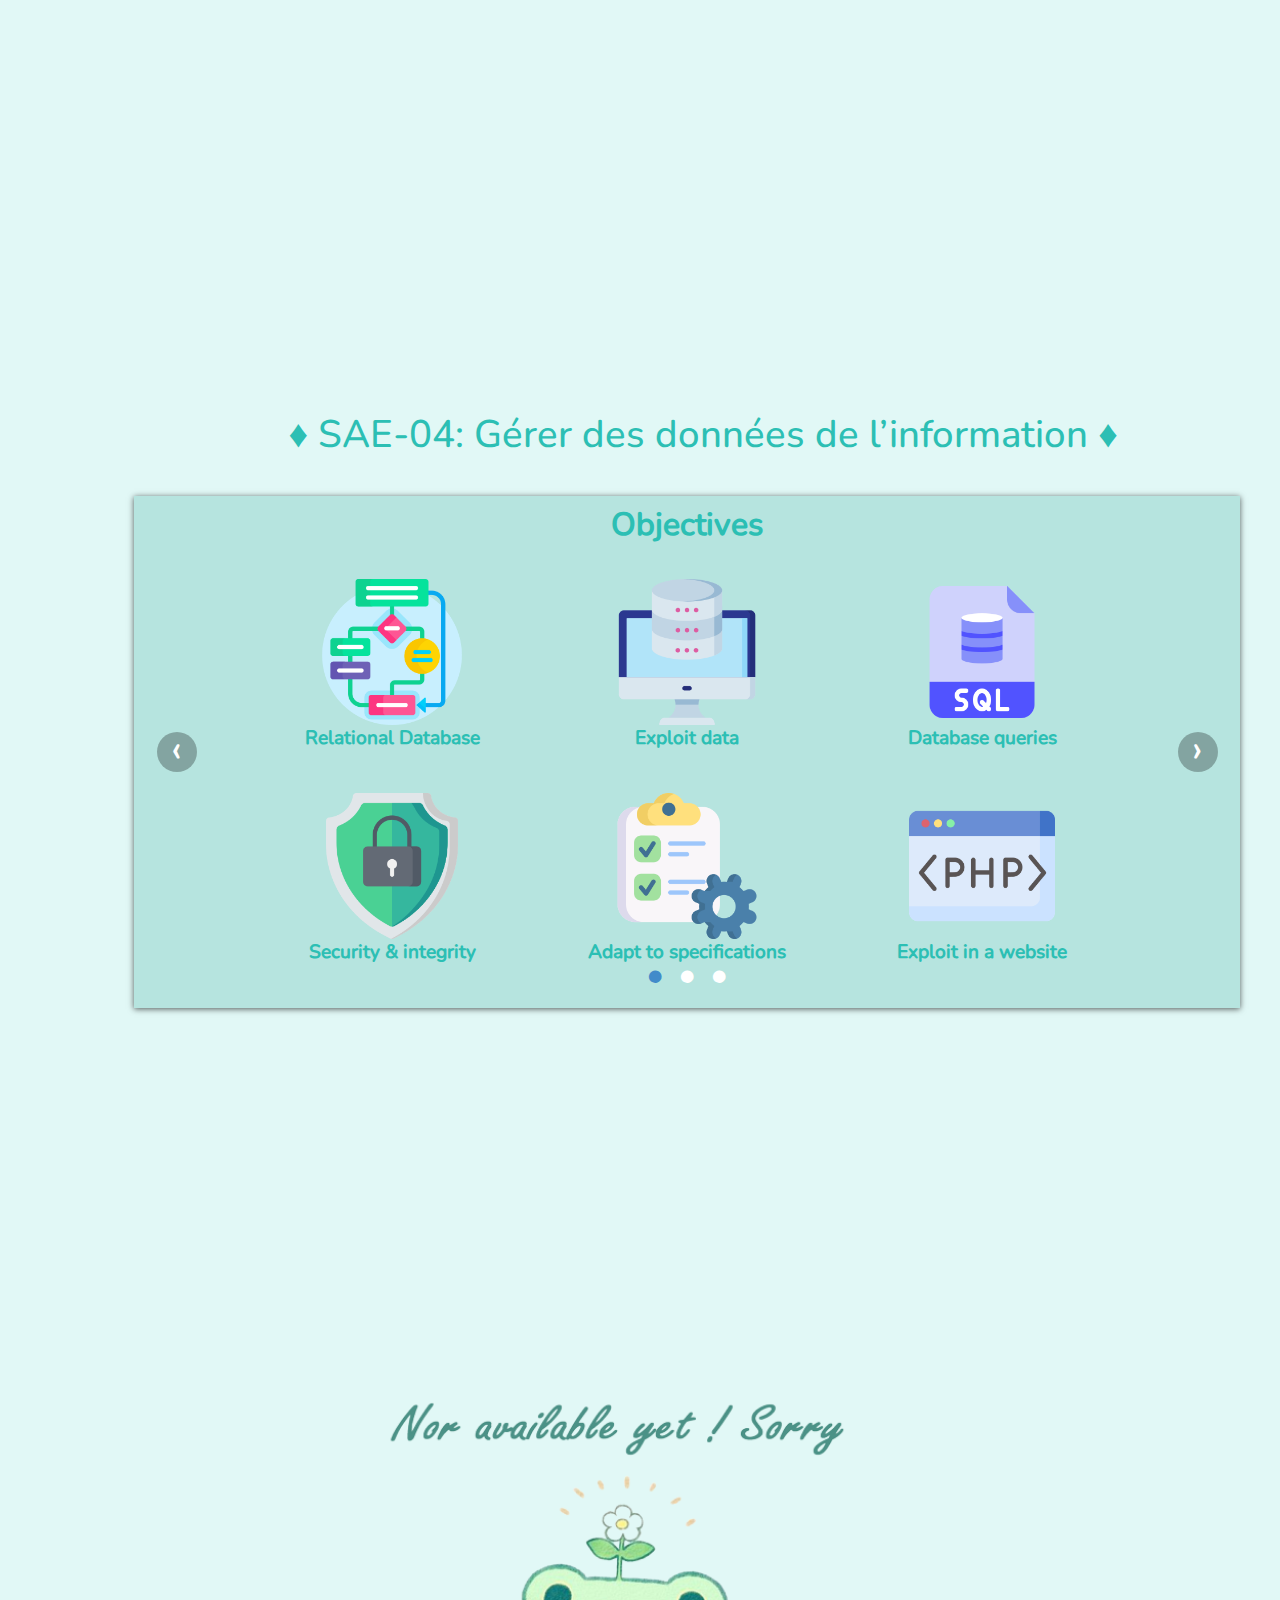
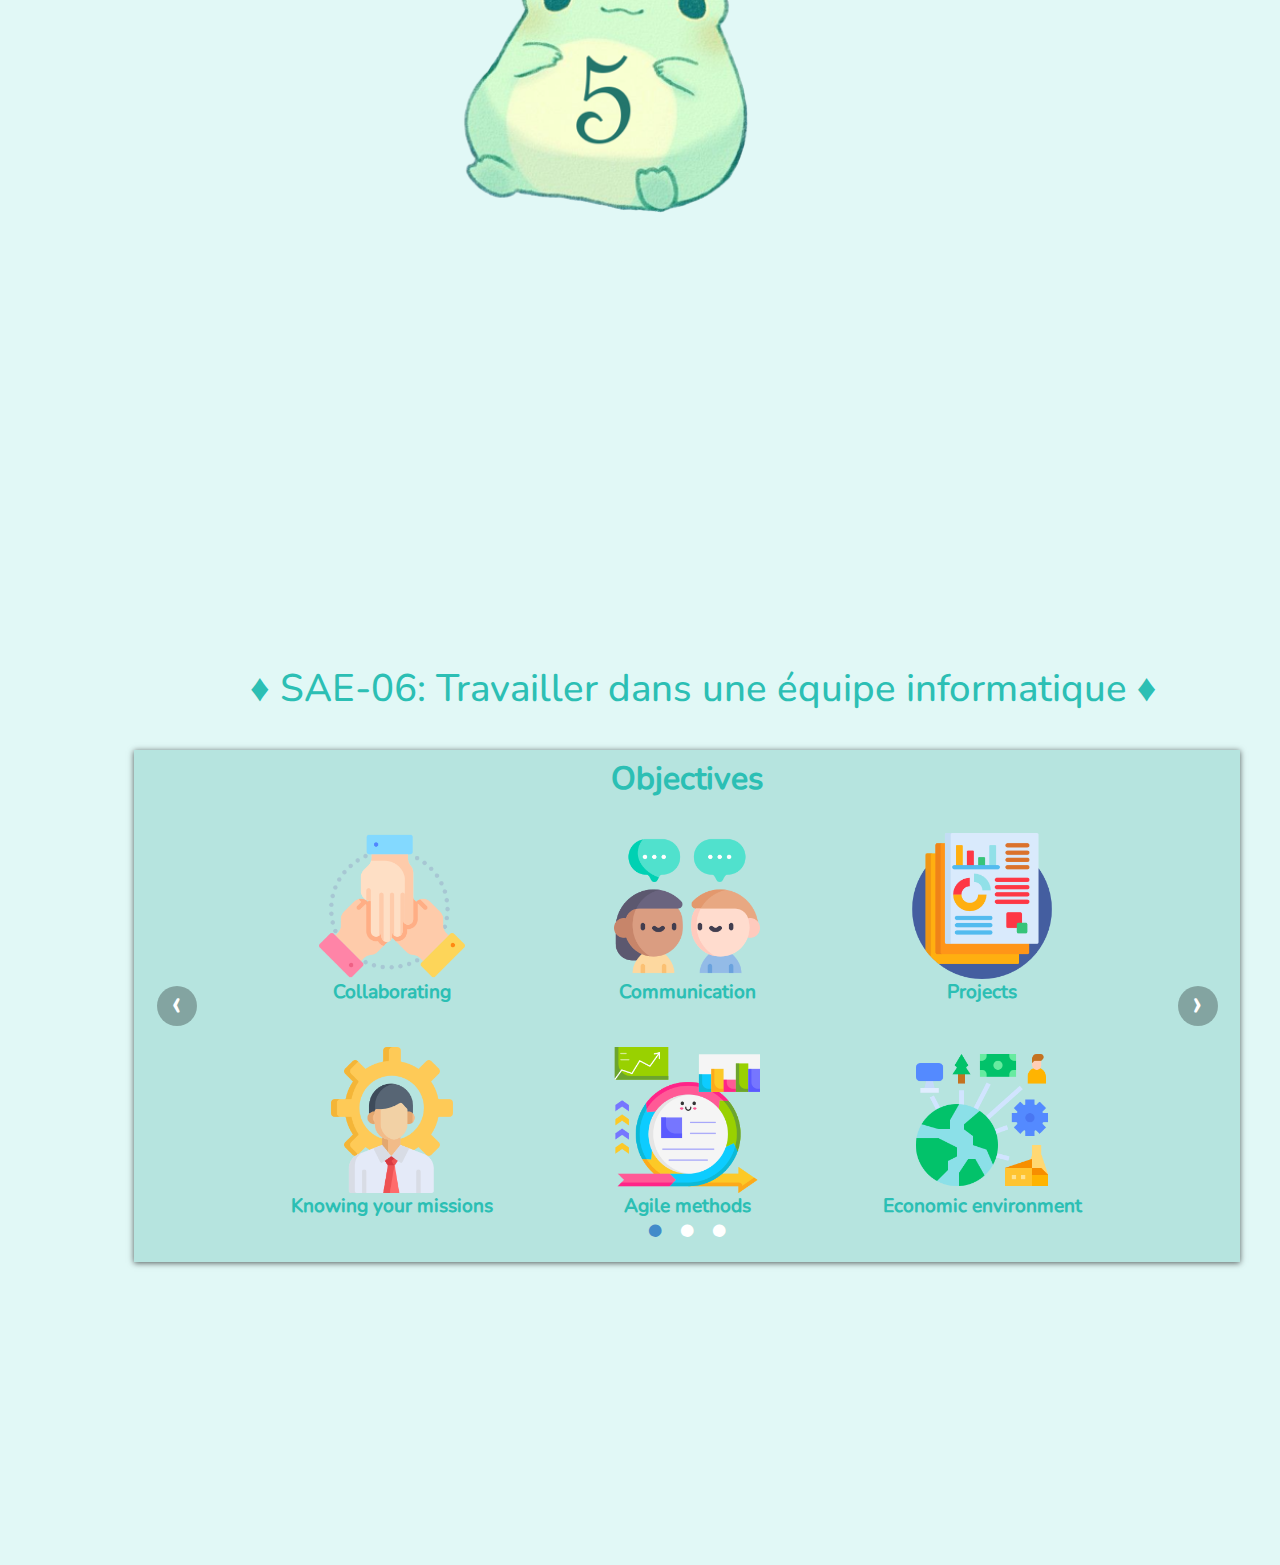
==== commit 29697ad1: "page d'acceuil finie!" ====
--- a/index.html
+++ b/index.html
@@ -11,9 +11,9 @@
     
       
     <div class = "header">
-        <div class = "headerElem"><a href="#">Home</a></div>
+        <div class = "headerElem"><a href="index.html">Home</a></div>
         <div class = "headerElem"><a href="#">Work</a></div>
-        <div class = "headerElem"><a href="#">About</a></div>
+        <div class = "headerElem"><a href="about.html">About</a></div>
         <div class = "headerElem"><a href="#">Contact</a></div>
     </div>
 
@@ -64,7 +64,7 @@
                
                 <input class="carousel-open" type="radio" id="carousel-2" name="carousel" aria-hidden="true" hidden="">
                 <div class="carousel-item">
-                    <img src="pictures/LogoEcoScan.png">
+                    <img style= "margin-bottom:10vh" src="pictures/LogoEcoScan.png">
                     <div class="textzone">
                         <h2>Eco Scan</h2>
                         <p>  
@@ -147,7 +147,7 @@
                
                 <input class="carousel4-open" type="radio" id="carousel4-2" name="carousel4" aria-hidden="true" hidden="">
                 <div class="carousel4-item">
-                    <img style ="width:35vw ;height:auto ;" src ="pictures/Cimetiere.png">
+                    <img style ="width:35vw ;height:auto ; margin-bottom:10vh" src ="pictures/Cimetiere.png">
                     <div class="textzone">
                         <h2>"Cimetière" project</h2>
                         <p>  
@@ -164,16 +164,16 @@
                 </div>
                 <input class="carousel4-open" type="radio" id="carousel4-3" name="carousel4" aria-hidden="true" hidden="">
                 <div class="carousel4-item">
-                    <img src="pictures/LoopHeroLogo.png">
-                    <div class="textzone">
-                        <h2 >Loop Hero</h2>
-                        <p> &nbsp &nbsp &nbsp Loop Hero is a rogue-lite game based on the use of cards. The player have to position enemies, buildings and obstacles in the hero's path during his expedition and find the right balance so that he can survive and win a maximum of loot.
-                            <br>
-                            The aim of our school project was to make a simplified copy of this game in pairs using only Java.
-                        </p>
-                        <a href="LoopHero.html">
-                            <div class="panel green">
-                            <button>More about</button>
+                    <img src="pictures/frog-fill.png">
+                    <div class="textzone">
+                        <h2 >Not available</h2>
+                        <p> &nbsp &nbsp &nbsp Since I'm only a first year student, I only have one project in this perticuliar category. I am still learning a lot of thing so wait a bit to see more :)
+                            <br>
+                            You can still see my other projects, so feel free to scroll up and down. Have you already seen some information about me? Go check it out!
+                        </p>
+                        <a href="about.html">
+                            <div class="panel green">
+                            <button>More about me!</button>
                             </div>
                         </a>
                     </div>
@@ -203,8 +203,79 @@
     
 
     <div id = "five" class="container"><img style="margin: 5% 20% 10% 20%; width: 40vw; height:auto"src="pictures/frog5.png">
+    </div>
+
+    <div id = "six" class="container">
         <div class = "section-title">♦ SAE-06: Travailler dans une équipe informatique ♦</div>
-    </div>
-    <div id = "six" class="container"></div>
+        <div class="carousel6">
+            <div class="carousel6-inner">
+                <input class="carousel6-open" type="radio" id="carousel6-1" name="carousel6" aria-hidden="true" hidden="" checked="checked">
+
+                <div style="flex-direction: column;" class="carousel6-item ">
+                    <h1 style="color:var(--main-color); font-size: 2.5vw ; text-align: center; margin: 0 0 0 0 ;">Objectives</h2>
+                        <div class="icon-container">
+                            <div class = "icon-box"><img src="pictures/collaborate.png"><h2>Collaborating</h2></div>
+                            <div class = "icon-box"> <img src="pictures/communicate.png"><h2>Communication</h2></div>
+                            <div class = "icon-box"><img src="pictures/project.png"><h2>Projects</h2></div>
+                            <div class = "icon-box"><img src="pictures/role.png"><h2>Knowing your missions</h2></div>
+                            <div class = "icon-box"><img src="pictures/agile.png"><h2>Agile methods</h2></div>
+                            <div class = "icon-box"><img src="pictures/economicenv.png"><h2>Economic environment</h2></div>
+                        </div>
+                </div>
+                
+               
+                <input class="carousel6-open" type="radio" id="carousel6-2" name="carousel6" aria-hidden="true" hidden="">
+                <div class="carousel6-item">
+                    <img style ="width:35vw ;height:auto ; margin-bottom:10vh" src ="pictures/UNESCOACCEUIL.png">
+                    <div class="textzone">
+                        <h2>UNESCO project</h2>
+                        <p>  
+                            &nbsp &nbsp &nbsp The objective of this project is to present and inform about one of the UNESCO world heritage sites: "Caves, Côteaux et Maisons de Champagne". This project was realized in a small team of computer science students as part of our annual tutored project, supervised by the school's teachers. If you want to know more about it, don't hesitate to click on "More about" or visit the website at the following link:  <a target="_blank" href="http://perso-etudiant.u-pem.fr/~paul.lucas/ProjetUnesco/pages_php/">Caves, Côteaux & Maisons de Champagne.</a>
+                        </p>
+                        <a href="unesco.html">
+                            <div class="panel green">
+                            <button>More about</button>
+                            </div>
+                        </a>
+                    </div>
+                </div>
+                <input class="carousel6-open" type="radio" id="carousel6-3" name="carousel6" aria-hidden="true" hidden="">
+                <div class="carousel6-item">
+                    <img src="pictures/frog-fill.png">
+                    <div class="textzone">
+                        <h2 >Not available</h2>
+                        <p> &nbsp &nbsp &nbsp Since I'm only a first year student, I only have one project in this perticuliar category. I am still learning a lot of thing so wait a bit to see more :)
+                            <br>
+                            You can still see my other projects, so feel free to scroll up and down. Have you already seen some information about me? Go check it out!
+                        </p>
+                        <a href="about.html">
+                            <div class="panel green">
+                            <button>More about me!</button>
+                            </div>
+                        </a>
+                    </div>
+                </div>
+                <!--PERMET D'AFFICHER LES CONTROLES ET BOUTONS DE NAVIGATION-->
+                <label for="carousel6-3" class="carousel6-control prev control-1">‹</label>
+                <label for="carousel6-2" class="carousel6-control next control-1">›</label>
+                <label for="carousel6-1" class="carousel6-control prev control-2">‹</label>
+                <label for="carousel6-3" class="carousel6-control next control-2">›</label>
+                <label for="carousel6-2" class="carousel6-control prev control-3">‹</label>
+                <label for="carousel6-1" class="carousel6-control next control-3">›</label>
+                <!--bouton de navigation en bas-->
+                <ol class="carousel6-indicators">
+                    <li>
+                        <label for="carousel6-1" class="carousel6-bullet">•</label>
+                    </li>
+                    <li>
+                        <label for="carousel6-2" class="carousel6-bullet">•</label>
+                    </li>
+                    <li>
+                        <label for="carousel6-3" class="carousel6-bullet">•</label>
+                    </li>
+                </ol>
+            </div>
+        </div>
+    </div>
 </body>
 </html>--- a/style.css
+++ b/style.css
@@ -39,6 +39,17 @@
 h2{
     padding: 0 0 0 0 ;
     margin: 0 0 0 0;
+}
+
+
+a{ 
+    text-decoration: none; 
+    color:#9dd4eb;
+    font-weight: bold;
+}
+
+a:hover{ 
+    color: rgb(229, 198, 255);
 }
 
 .home-container{
@@ -571,6 +582,129 @@
 
 
 
+.carousel6 {
+    margin-right: 2rem;
+    position: relative;
+    box-shadow: 0px 1px 6px rgba(0, 0, 0, 0.64);
+    margin-top: 26px;
+}
+
+.carousel6-inner {
+    position: relative;
+    overflow: hidden;
+    width: 100%;
+}
+
+.carousel6-open:checked + .carousel6-item {
+    position: relative;
+    opacity: 100;
+}
+
+.carousel6-item {
+    position: absolute;
+    width: 100%;
+    height:40vw;
+    background-color:#b6e4df;
+    opacity: 0;
+    -webkit-transition: opacity 0.6s ease-out;
+    transition: opacity 0.6s ease-out;
+    display: flex;
+    flex-direction: row;
+    flex-wrap: nowrap;
+    justify-content:space-evenly;
+    
+}
+
+.carousel6-item img {
+    display: block;
+    height: auto;
+    width: auto;
+    max-width: 50%;
+    max-height: 90%;
+    margin-top:3vh
+}
+
+.carousel6-control {
+    background: rgba(0, 0, 0, 0.28);
+    border-radius: 50%;
+    color: #fff;
+    cursor: pointer;
+    display: none;
+    font-size: 40px;
+    height: 40px;
+    line-height: 35px;
+    position: absolute;
+    top: 50%;
+    -webkit-transform: translate(0, -50%);
+    cursor: pointer;
+    -ms-transform: translate(0, -50%);
+    transform: translate(0, -50%);
+    text-align: center;
+    width: 40px;
+    z-index: 10;
+}
+
+.carousel6-control.prev {
+    left: 2%;
+}
+
+.carousel6-control.next {
+    right: 2%;
+}
+
+.carousel6-control:hover {
+    background: rgba(0, 0, 0, 0.8);
+    color: #aaaaaa;
+}
+
+#carousel6-1:checked ~ .control-1,
+#carousel6-2:checked ~ .control-2,
+#carousel6-3:checked ~ .control-3 {
+    display: block;
+}
+
+.carousel6-indicators {
+    list-style: none;
+    margin: 0;
+    padding: 0;
+    position: absolute;
+    bottom: 2%;
+    left: 0;
+    right: 0;
+    text-align: center;
+    z-index: 10;
+}
+
+.carousel6-indicators li {
+    display: inline-block;
+    margin: 0 5px;
+}
+
+.carousel6-bullet {
+    color: #fff;
+    cursor: pointer;
+    display: block;
+    font-size: 35px;
+}
+
+.carousel6-bullet:hover {
+    color: #aaaaaa;
+}
+
+#carousel6-1:checked ~ .control-1 ~ .carousel6-indicators li:nth-child(1) .carousel6-bullet,
+#carousel6-2:checked ~ .control-2 ~ .carousel6-indicators li:nth-child(2) .carousel6-bullet,
+#carousel6-3:checked ~ .control-3 ~ .carousel6-indicators li:nth-child(3) .carousel6-bullet {
+    color: #428bca;
+}
+
+
+
+
+
+
+
+
+
 
 button {
     background:transparent;
